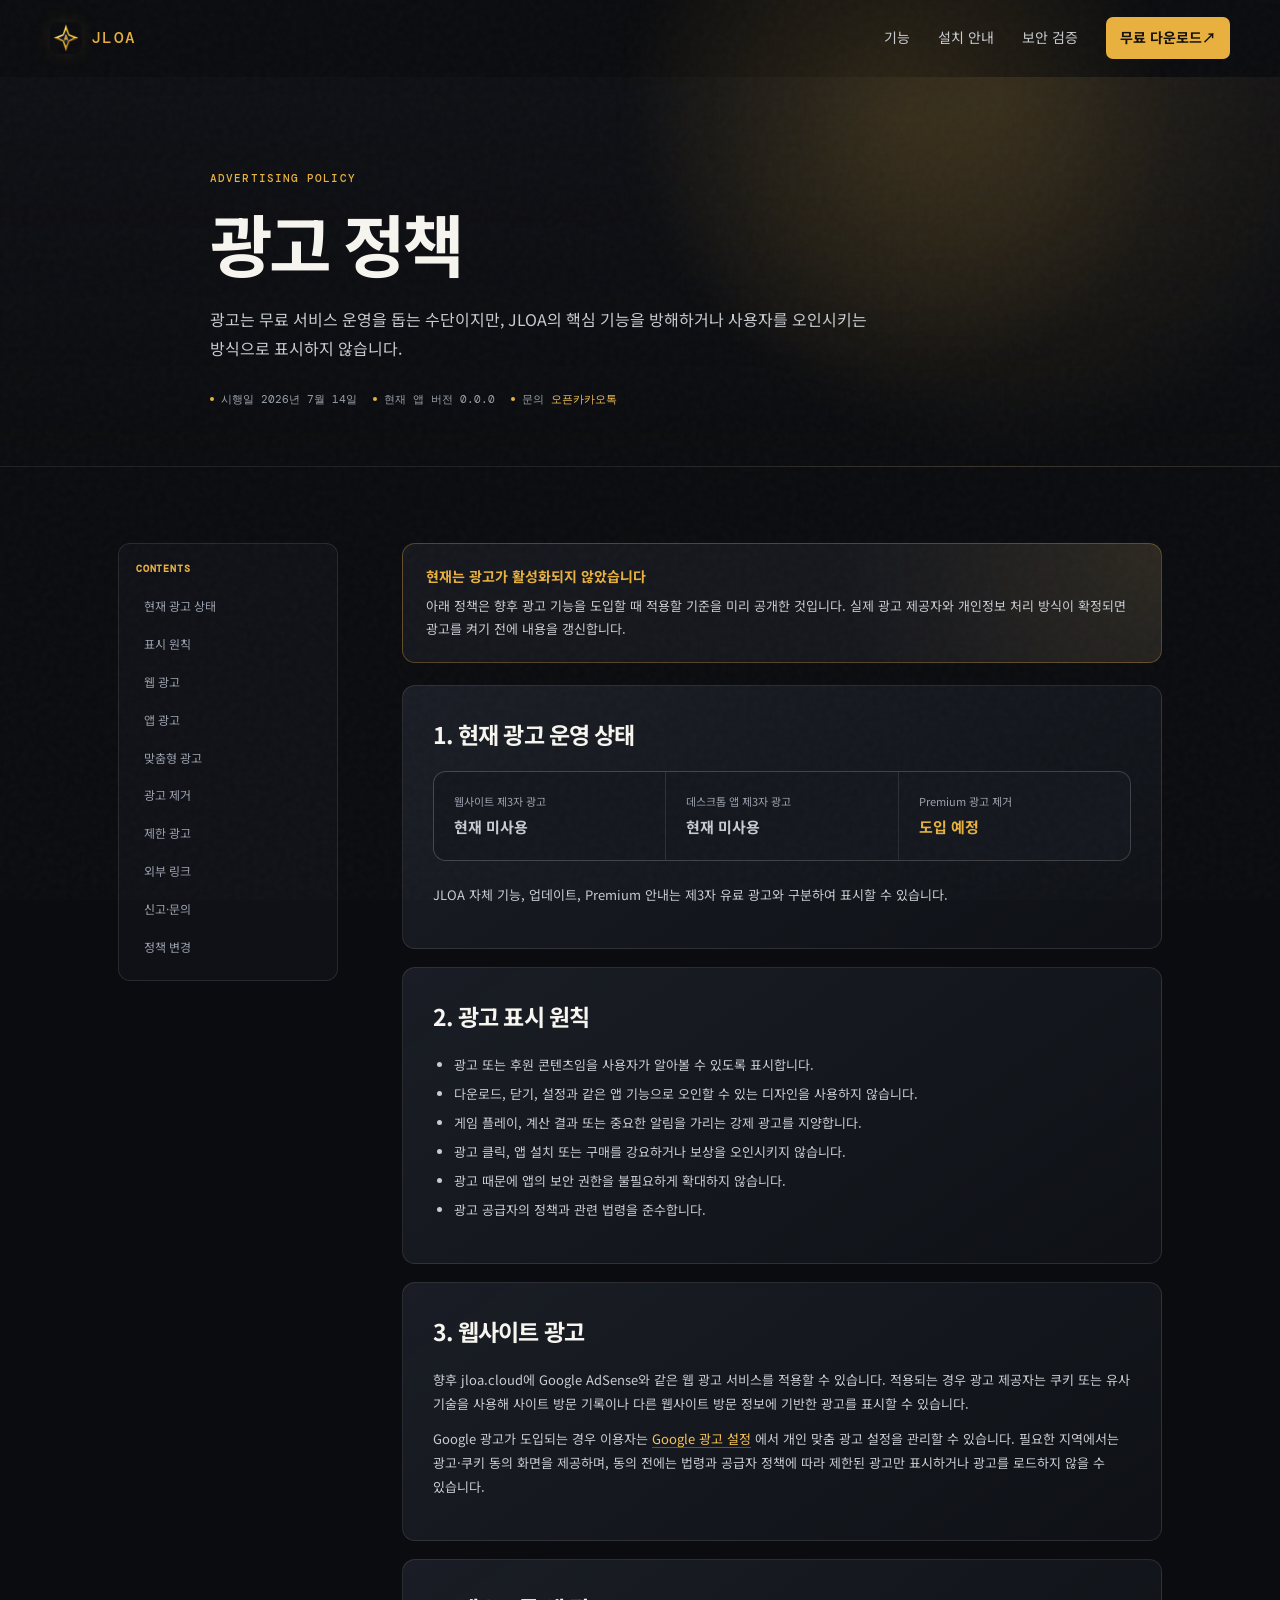
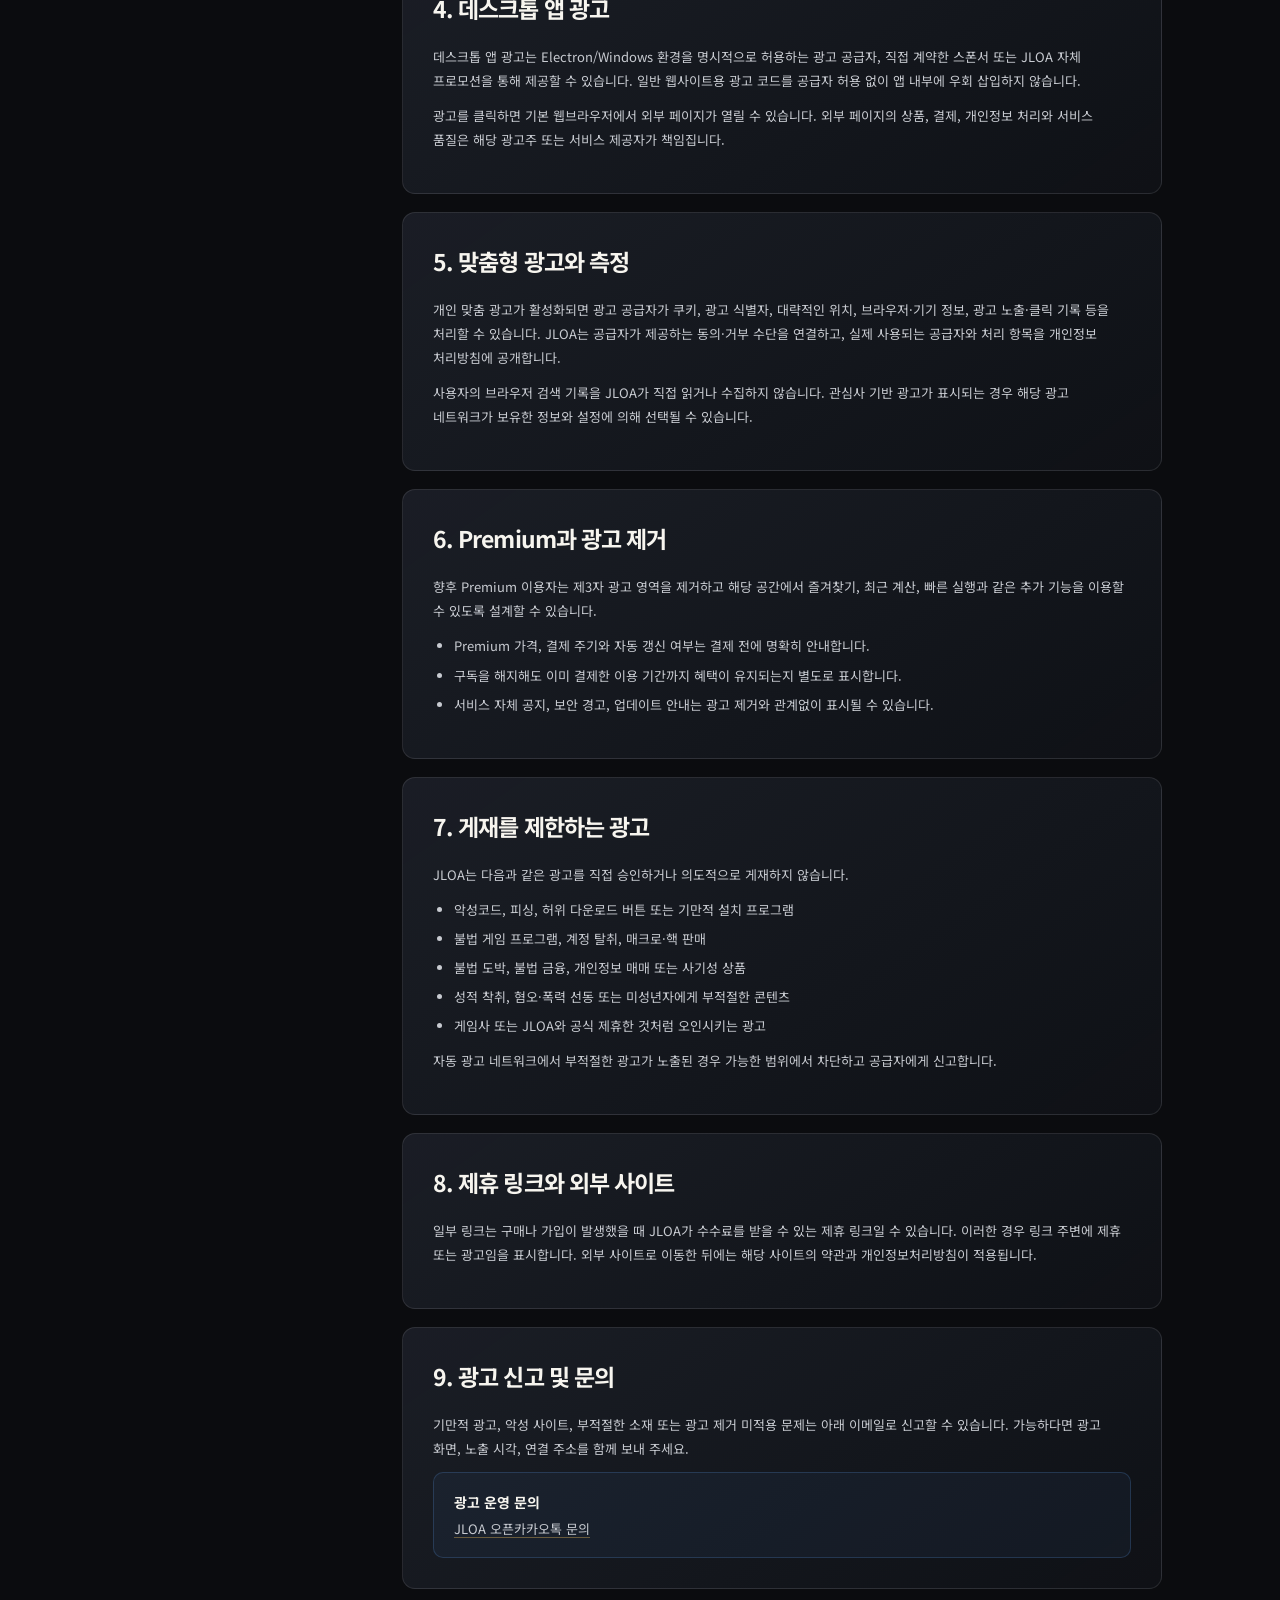
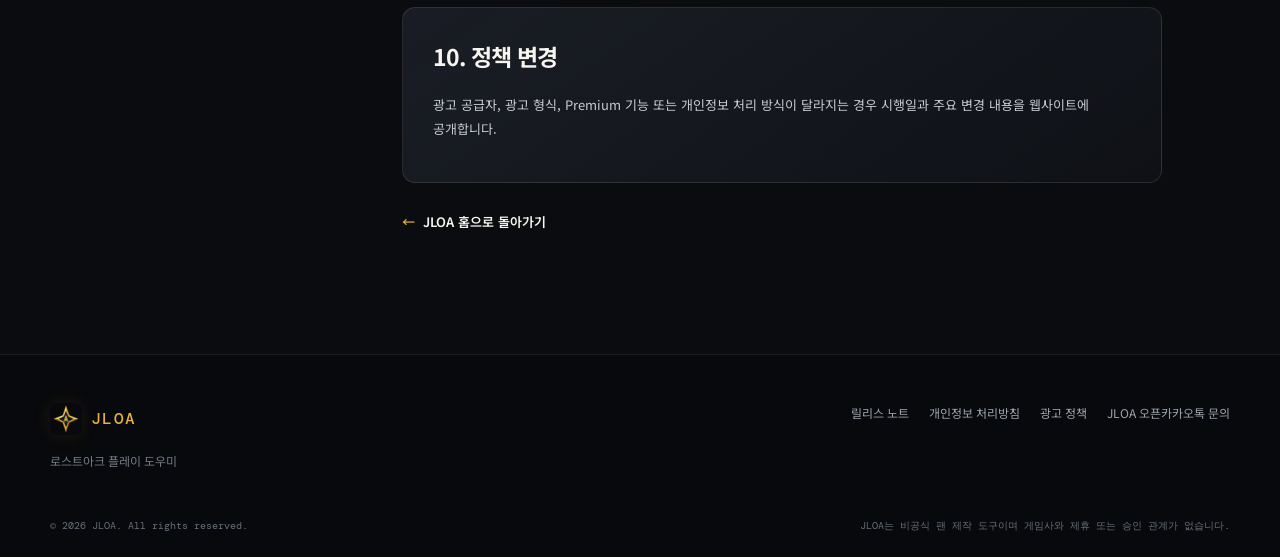
==== ads-policy.html @ 3df6ec24 "Initial JLOA website with character search" ====
<!doctype html>
<html lang="ko">
  <head>
    <meta charset="UTF-8" />
    <meta name="viewport" content="width=device-width, initial-scale=1, viewport-fit=cover" />
    <meta name="theme-color" content="#0b0c0f" />
    <meta name="referrer" content="strict-origin-when-cross-origin" />
    <meta name="description" content="JLOA 웹사이트와 데스크톱 앱의 광고 표시 원칙, 맞춤형 광고 및 광고 제거 기능에 관한 정책입니다." />
    <link rel="canonical" href="https://jloa.cloud/ads-policy" />
    <link rel="icon" type="image/png" href="/jloa-icon.png" />
    <title>광고 정책 — JLOA</title>
    <link rel="preconnect" href="https://fonts.googleapis.com" />
    <link rel="preconnect" href="https://fonts.gstatic.com" crossorigin />
    <link
      href="https://fonts.googleapis.com/css2?family=DM+Mono:wght@400;500&family=Noto+Sans+KR:wght@400;500;600;700;800&display=swap"
      rel="stylesheet"
    />
    <link rel="stylesheet" href="/styles.css" />
    <link rel="stylesheet" href="/legal.css" />
    <link rel="stylesheet" href="/responsive.css?v=20260714-0644" />
  </head>
  <body>

    <a class="skip-link" href="#main">본문으로 건너뛰기</a>
    <div class="page-glow page-glow--one" aria-hidden="true"></div>
    <div class="grain" aria-hidden="true"></div>

    <header class="site-header" data-header>
      <div class="container header-inner">
        <a class="brand" href="/" aria-label="JLOA 홈">
          <img class="brand-logo" src="/jloa-icon.png" alt="" width="32" height="32" />
          <span>JLOA</span>
        </a>

        <button class="menu-toggle" type="button" aria-expanded="false" aria-controls="site-nav" data-menu-toggle>
          <span class="sr-only">메뉴 열기</span>
          <span></span><span></span>
        </button>

        <nav id="site-nav" class="site-nav" aria-label="주요 메뉴" data-nav>
          <a href="/#features">기능</a>
          <a href="/#install">설치 안내</a>
          <a href="/#security">보안 검증</a>
          <a class="nav-download" href="/#download" data-download-link>무료 다운로드 <span aria-hidden="true">↗</span></a>
        </nav>
      </div>
    </header>
    <main id="main" class="legal-main">
      <section class="legal-hero">
        <div class="container legal-hero__inner">
          <p class="eyebrow">ADVERTISING POLICY</p>
          <h1>광고 정책</h1>
          <p class="legal-hero__lead">
            광고는 무료 서비스 운영을 돕는 수단이지만, JLOA의 핵심 기능을 방해하거나
            사용자를 오인시키는 방식으로 표시하지 않습니다.
          </p>
          <div class="legal-meta">
            <span>시행일 2026년 7월 14일</span>
            <span>현재 앱 버전 0.0.0</span>
            <span>문의 <a href="https://open.kakao.com/o/sCe2zYDi" target="_blank" rel="noopener noreferrer" data-support-link>오픈카카오톡</a></span>
          </div>
        </div>
      </section>

      <section class="legal-content">
        <div class="container legal-layout">
          <nav class="legal-toc" aria-label="광고 정책 목차">
            <strong>CONTENTS</strong>
            <a href="#status">현재 광고 상태</a>
            <a href="#principles">표시 원칙</a>
            <a href="#web-ads">웹 광고</a>
            <a href="#desktop-ads">앱 광고</a>
            <a href="#personalized">맞춤형 광고</a>
            <a href="#premium">광고 제거</a>
            <a href="#prohibited">제한 광고</a>
            <a href="#external">외부 링크</a>
            <a href="#report">신고·문의</a>
            <a href="#changes">정책 변경</a>
          </nav>

          <article class="legal-document">
            <div class="policy-callout">
              <strong>현재는 광고가 활성화되지 않았습니다</strong>
              <p>
                아래 정책은 향후 광고 기능을 도입할 때 적용할 기준을 미리 공개한 것입니다.
                실제 광고 제공자와 개인정보 처리 방식이 확정되면 광고를 켜기 전에 내용을 갱신합니다.
              </p>
            </div>

            <section id="status" class="policy-section">
              <h2>1. 현재 광고 운영 상태</h2>
              <div class="policy-status">
                <div>
                  <span>웹사이트 제3자 광고</span>
                  <strong class="status-off">현재 미사용</strong>
                </div>
                <div>
                  <span>데스크톱 앱 제3자 광고</span>
                  <strong class="status-off">현재 미사용</strong>
                </div>
                <div>
                  <span>Premium 광고 제거</span>
                  <strong class="status-planned">도입 예정</strong>
                </div>
              </div>
              <p>
                JLOA 자체 기능, 업데이트, Premium 안내는 제3자 유료 광고와 구분하여 표시할 수 있습니다.
              </p>
            </section>

            <section id="principles" class="policy-section">
              <h2>2. 광고 표시 원칙</h2>
              <ul>
                <li>광고 또는 후원 콘텐츠임을 사용자가 알아볼 수 있도록 표시합니다.</li>
                <li>다운로드, 닫기, 설정과 같은 앱 기능으로 오인할 수 있는 디자인을 사용하지 않습니다.</li>
                <li>게임 플레이, 계산 결과 또는 중요한 알림을 가리는 강제 광고를 지양합니다.</li>
                <li>광고 클릭, 앱 설치 또는 구매를 강요하거나 보상을 오인시키지 않습니다.</li>
                <li>광고 때문에 앱의 보안 권한을 불필요하게 확대하지 않습니다.</li>
                <li>광고 공급자의 정책과 관련 법령을 준수합니다.</li>
              </ul>
            </section>

            <section id="web-ads" class="policy-section">
              <h2>3. 웹사이트 광고</h2>
              <p>
                향후 jloa.cloud에 Google AdSense와 같은 웹 광고 서비스를 적용할 수 있습니다.
                적용되는 경우 광고 제공자는 쿠키 또는 유사 기술을 사용해 사이트 방문 기록이나
                다른 웹사이트 방문 정보에 기반한 광고를 표시할 수 있습니다.
              </p>
              <p>
                Google 광고가 도입되는 경우 이용자는
                <a href="https://adssettings.google.com/" target="_blank" rel="noopener noreferrer">Google 광고 설정</a>
                에서 개인 맞춤 광고 설정을 관리할 수 있습니다.
                필요한 지역에서는 광고·쿠키 동의 화면을 제공하며, 동의 전에는 법령과 공급자 정책에 따라
                제한된 광고만 표시하거나 광고를 로드하지 않을 수 있습니다.
              </p>
            </section>

            <section id="desktop-ads" class="policy-section">
              <h2>4. 데스크톱 앱 광고</h2>
              <p>
                데스크톱 앱 광고는 Electron/Windows 환경을 명시적으로 허용하는 광고 공급자,
                직접 계약한 스폰서 또는 JLOA 자체 프로모션을 통해 제공할 수 있습니다.
                일반 웹사이트용 광고 코드를 공급자 허용 없이 앱 내부에 우회 삽입하지 않습니다.
              </p>
              <p>
                광고를 클릭하면 기본 웹브라우저에서 외부 페이지가 열릴 수 있습니다.
                외부 페이지의 상품, 결제, 개인정보 처리와 서비스 품질은 해당 광고주 또는 서비스 제공자가 책임집니다.
              </p>
            </section>

            <section id="personalized" class="policy-section">
              <h2>5. 맞춤형 광고와 측정</h2>
              <p>
                개인 맞춤 광고가 활성화되면 광고 공급자가 쿠키, 광고 식별자, 대략적인 위치,
                브라우저·기기 정보, 광고 노출·클릭 기록 등을 처리할 수 있습니다.
                JLOA는 공급자가 제공하는 동의·거부 수단을 연결하고, 실제 사용되는 공급자와 처리 항목을
                개인정보 처리방침에 공개합니다.
              </p>
              <p>
                사용자의 브라우저 검색 기록을 JLOA가 직접 읽거나 수집하지 않습니다.
                관심사 기반 광고가 표시되는 경우 해당 광고 네트워크가 보유한 정보와 설정에 의해 선택될 수 있습니다.
              </p>
            </section>

            <section id="premium" class="policy-section">
              <h2>6. Premium과 광고 제거</h2>
              <p>
                향후 Premium 이용자는 제3자 광고 영역을 제거하고 해당 공간에서 즐겨찾기,
                최근 계산, 빠른 실행과 같은 추가 기능을 이용할 수 있도록 설계할 수 있습니다.
              </p>
              <ul>
                <li>Premium 가격, 결제 주기와 자동 갱신 여부는 결제 전에 명확히 안내합니다.</li>
                <li>구독을 해지해도 이미 결제한 이용 기간까지 혜택이 유지되는지 별도로 표시합니다.</li>
                <li>서비스 자체 공지, 보안 경고, 업데이트 안내는 광고 제거와 관계없이 표시될 수 있습니다.</li>
              </ul>
            </section>

            <section id="prohibited" class="policy-section">
              <h2>7. 게재를 제한하는 광고</h2>
              <p>JLOA는 다음과 같은 광고를 직접 승인하거나 의도적으로 게재하지 않습니다.</p>
              <ul>
                <li>악성코드, 피싱, 허위 다운로드 버튼 또는 기만적 설치 프로그램</li>
                <li>불법 게임 프로그램, 계정 탈취, 매크로·핵 판매</li>
                <li>불법 도박, 불법 금융, 개인정보 매매 또는 사기성 상품</li>
                <li>성적 착취, 혐오·폭력 선동 또는 미성년자에게 부적절한 콘텐츠</li>
                <li>게임사 또는 JLOA와 공식 제휴한 것처럼 오인시키는 광고</li>
              </ul>
              <p>
                자동 광고 네트워크에서 부적절한 광고가 노출된 경우 가능한 범위에서 차단하고 공급자에게 신고합니다.
              </p>
            </section>

            <section id="external" class="policy-section">
              <h2>8. 제휴 링크와 외부 사이트</h2>
              <p>
                일부 링크는 구매나 가입이 발생했을 때 JLOA가 수수료를 받을 수 있는 제휴 링크일 수 있습니다.
                이러한 경우 링크 주변에 제휴 또는 광고임을 표시합니다.
                외부 사이트로 이동한 뒤에는 해당 사이트의 약관과 개인정보처리방침이 적용됩니다.
              </p>
            </section>

            <section id="report" class="policy-section">
              <h2>9. 광고 신고 및 문의</h2>
              <p>
                기만적 광고, 악성 사이트, 부적절한 소재 또는 광고 제거 미적용 문제는 아래 이메일로 신고할 수 있습니다.
                가능하다면 광고 화면, 노출 시각, 연결 주소를 함께 보내 주세요.
              </p>
              <div class="legal-contact">
                <strong>광고 운영 문의</strong>
                <a
                    href="https://open.kakao.com/o/sCe2zYDi"
                    target="_blank"
                    rel="noopener noreferrer"
                    data-support-link
                    >
                    JLOA 오픈카카오톡 문의
                    </a>
              </div>
            </section>

            <section id="changes" class="policy-section">
              <h2>10. 정책 변경</h2>
              <p>
                광고 공급자, 광고 형식, Premium 기능 또는 개인정보 처리 방식이 달라지는 경우
                시행일과 주요 변경 내용을 웹사이트에 공개합니다.
              </p>
            </section>

            <a class="legal-back" href="/"><span>←</span> JLOA 홈으로 돌아가기</a>
          </article>
        </div>
      </section>
    </main>

    <footer class="site-footer">
      <div class="container footer-inner">
        <div>
          <a class="brand" href="/">
            <img class="brand-logo" src="/jloa-icon.png" alt="" width="32" height="32" />
            <span>JLOA</span>
          </a>
          <p>로스트아크 플레이 도우미</p>
        </div>
        <div class="footer-links">
          <a href="/release-notes" data-release-link>릴리스 노트</a>
          <a href="/privacy" data-privacy-link>개인정보 처리방침</a>
          <a href="/ads-policy" data-ad-policy-link>광고 정책</a>
          <a
            href="https://open.kakao.com/o/sCe2zYDi"
            target="_blank"
            rel="noopener noreferrer"
            data-support-link
            >
            JLOA 오픈카카오톡 문의
            </a>
        </div>
      </div>
      <div class="container footer-bottom">
        <span>© <span data-year></span> JLOA. All rights reserved.</span>
        <span>JLOA는 비공식 팬 제작 도구이며 게임사와 제휴 또는 승인 관계가 없습니다.</span>
      </div>
    </footer>
    <script src="/app.js"></script>
  </body>
</html>
---- styles.css ----
:root {
  color-scheme: dark;
  --ink: #f7f5ef;
  --muted: #9aa1ad;
  --muted-strong: #c8cbd1;
  --bg: #0b0c0f;
  --surface: #12141a;
  --surface-raised: #191c24;
  --border: rgba(255, 255, 255, 0.1);
  --gold: #e8b13f;
  --gold-bright: #f5c25a;
  --purple: #a78bfa;
  --blue: #60a5fa;
  --green: #4ade80;
  --shadow: 0 24px 80px rgba(0, 0, 0, 0.34);
  font-family: "Noto Sans KR", "Malgun Gothic", system-ui, sans-serif;
}

* { box-sizing: border-box; }
html { scroll-behavior: smooth; background: var(--bg); }
body { margin: 0; overflow-x: hidden; color: var(--ink); background: var(--bg); line-height: 1.65; }
button, a { font: inherit; }
a { color: inherit; text-decoration: none; }
button { color: inherit; }

.container { width: min(1180px, calc(100% - 48px)); margin: 0 auto; }
.section { position: relative; padding: 130px 0; }
.sr-only { position: absolute; width: 1px; height: 1px; padding: 0; overflow: hidden; clip: rect(0, 0, 0, 0); white-space: nowrap; border: 0; }
.skip-link { position: fixed; z-index: 20; top: 12px; left: 12px; transform: translateY(-180%); padding: 10px 14px; color: #111; background: var(--gold); border-radius: 8px; }
.skip-link:focus { transform: translateY(0); }

.page-glow { position: absolute; z-index: 0; pointer-events: none; filter: blur(2px); border-radius: 999px; }
.page-glow--one { width: 46vw; height: 46vw; top: -14vw; left: 47%; background: radial-gradient(circle, rgba(232,177,63,.16), transparent 68%); }
.page-glow--two { width: 38vw; height: 38vw; top: 1500px; left: -14vw; background: radial-gradient(circle, rgba(87,106,205,.12), transparent 70%); }
.grain { position: fixed; inset: 0; z-index: 10; pointer-events: none; opacity: .035; background-image: url("data:image/svg+xml,%3Csvg viewBox='0 0 180 180' xmlns='http://www.w3.org/2000/svg'%3E%3Cfilter id='n'%3E%3CfeTurbulence type='fractalNoise' baseFrequency='.8' numOctaves='4' stitchTiles='stitch'/%3E%3C/filter%3E%3Crect width='100%25' height='100%25' filter='url(%23n)' opacity='.85'/%3E%3C/svg%3E"); }

.site-header { position: sticky; z-index: 12; top: 0; border-bottom: 1px solid transparent; transition: background .25s ease, border-color .25s ease, backdrop-filter .25s ease; }
.site-header.is-scrolled { background: rgba(11, 12, 15, .78); border-color: rgba(255,255,255,.07); backdrop-filter: blur(16px); }
.header-inner { display: flex; align-items: center; justify-content: space-between; min-height: 76px; }
.brand { display: inline-flex; align-items: center; gap: 9px; color: var(--gold); font-family: "DM Mono", monospace; font-size: 16px; font-weight: 500; letter-spacing: .08em; }
.brand-mark { width: 28px; height: 28px; }
.site-nav { display: flex; align-items: center; gap: 28px; font-size: 14px; color: var(--muted-strong); }
.site-nav > a:not(.nav-download) { transition: color .2s ease; }
.site-nav > a:not(.nav-download):hover { color: var(--ink); }
.nav-download { padding: 9px 14px; color: #18130a; background: var(--gold); border-radius: 7px; font-weight: 700; transition: background .2s ease, transform .2s ease; }
.nav-download:hover { background: var(--gold-bright); transform: translateY(-1px); }
.menu-toggle { display: none; padding: 8px; border: 0; background: transparent; cursor: pointer; }

.hero { z-index: 1; padding-top: 102px; padding-bottom: 68px; }
.hero-layout { display: grid; grid-template-columns: 1fr 1.04fr; align-items: center; gap: 56px; min-height: 580px; }
.eyebrow { display: flex; align-items: center; gap: 8px; margin: 0 0 17px; color: var(--gold); font-family: "DM Mono", monospace; font-size: 11px; font-weight: 500; letter-spacing: .1em; }
.pulse-dot { width: 7px; height: 7px; border-radius: 50%; background: var(--gold); box-shadow: 0 0 0 0 rgba(232,177,63,.5); animation: pulse 2.2s infinite; }
.hero h1, .section-heading h2, .workflow-copy h2, .install-copy h2, .faq-intro h2, .final-cta h2 { margin: 0; letter-spacing: -.06em; font-size: clamp(40px, 5vw, 70px); line-height: 1.16; }
.hero h1 em { color: var(--gold); font-style: normal; }
.hero-description { max-width: 510px; margin: 26px 0 0; color: var(--muted-strong); font-size: 17px; line-height: 1.85; word-break: keep-all; }
.hero-actions { display: flex; align-items: center; flex-wrap: wrap; gap: 23px; margin-top: 34px; }
.button { display: inline-flex; align-items: center; justify-content: center; gap: 9px; min-height: 50px; padding: 12px 19px; border-radius: 9px; font-size: 14px; font-weight: 700; transition: transform .2s ease, box-shadow .2s ease, background .2s ease; }
.button--primary { color: #191309; background: var(--gold); box-shadow: 0 10px 30px rgba(232,177,63,.17); }
.button--primary:hover { background: var(--gold-bright); transform: translateY(-2px); box-shadow: 0 14px 35px rgba(232,177,63,.23); }
.button svg { width: 18px; height: 18px; fill: none; stroke: currentColor; stroke-width: 1.9; stroke-linecap: round; stroke-linejoin: round; }
.text-link { display: inline-flex; align-items: center; gap: 7px; color: var(--ink); font-size: 14px; font-weight: 600; }
.text-link span { color: var(--gold); transition: transform .2s ease; }
.text-link:hover span { transform: translateY(3px); }
.download-meta, .install-fineprint { margin: 15px 0 0; color: var(--muted); font-size: 12px; }

.hero-visual { position: relative; min-height: 495px; perspective: 1200px; }
.interface-window { position: absolute; top: 30px; right: 0; width: min(600px, 100%); overflow: hidden; border: 1px solid rgba(255,255,255,.12); border-radius: 13px; background: #11131a; box-shadow: var(--shadow), 0 0 0 1px rgba(255,255,255,.02) inset; transform: rotateY(-7deg) rotateX(2deg); transform-origin: center right; }
.window-topbar { display: flex; align-items: center; justify-content: space-between; height: 48px; padding: 0 17px; border-bottom: 1px solid #252a35; background: #0d0f14; }
.window-brand { display: flex; align-items: center; gap: 7px; font-size: 10px; }
.window-brand strong { color: var(--ink); font-family: "DM Mono", monospace; letter-spacing: .1em; }
.window-brand small { color: #78808e; font-size: 9px; }
.mini-mark { color: var(--gold); font-size: 12px; }
.window-controls { display: flex; gap: 12px; }
.window-controls i { width: 8px; height: 8px; border: 1px solid #6c7480; border-radius: 50%; }
.window-body { display: flex; min-height: 338px; }
.preview-sidebar { position: relative; display: flex; flex: 0 0 122px; flex-direction: column; gap: 8px; padding: 17px 10px; border-right: 1px solid #252a35; background: #101218; }
.preview-sidebar b { padding: 5px 8px; border-radius: 5px; color: #a6adb8; font-size: 10px; font-weight: 500; }
.preview-sidebar b.active { position: relative; color: #f1f3f6; background: #242937; }
.preview-sidebar b.active::before { position: absolute; top: 5px; bottom: 5px; left: -10px; width: 2px; background: var(--gold); content: ""; }
.side-label { margin: 0 8px 2px; color: #687080; font-size: 8px; }.side-label.second { margin-top: 7px; }
.game-online { position: absolute; right: 10px; bottom: 15px; left: 10px; padding: 6px; border: 1px solid #252c36; border-radius: 5px; color: #a7afbb; font-size: 8px; text-align: center; }.game-online i,.status-chip i,.floating-note i { display: inline-block; width: 5px; height: 5px; margin-right: 4px; border-radius: 50%; background: var(--green); box-shadow: 0 0 9px rgba(74,222,128,.7); }
.preview-content { flex: 1; padding: 24px; }.preview-heading { display: flex; justify-content: space-between; align-items: start; }.preview-heading > div { display: grid; gap: 4px; }.preview-heading span { color: #a2aab6; font-size: 10px; }.preview-heading strong { font-size: 17px; letter-spacing: -.04em; }.status-chip { padding: 4px 7px; border: 1px solid #2d3640; border-radius: 999px; color: #a5adbb; font-size: 8px; }
.preview-stats { display: grid; grid-template-columns: repeat(3, 1fr); gap: 9px; margin-top: 18px; }.preview-stats div { padding: 10px; border: 1px solid #272c36; border-radius: 7px; background: #151821; }.preview-stats span { display: block; color: #9199a6; font-size: 8px; }.preview-stats strong { display: block; margin-top: 3px; font-size: 15px; }.preview-stats small { margin-left: 2px; color: #88909d; font-size: 9px; }.preview-stats .gold { color: var(--gold); }
.preview-card { margin-top: 13px; padding: 13px; border: 1px solid #303443; border-radius: 7px; background: #171a23; }.card-title,.progress-row,.card-footer { display: flex; justify-content: space-between; align-items: center; }.card-title span { font-size: 11px; font-weight: 700; }.card-title small { color: var(--gold); font-size: 8px; }.progress-row { margin-top: 12px; color: #a2aab7; font-size: 9px; }.progress-row b { color: #ebeff5; }.progress { height: 5px; margin-top: 5px; overflow: hidden; border-radius: 5px; background: #252a35; }.progress i { display: block; width: 42%; height: 100%; border-radius: inherit; background: var(--gold); }.card-footer { margin-top: 13px; color: #89919e; font-size: 8px; }.card-footer button { padding: 5px 8px; border: 0; border-radius: 4px; color: #17130c; background: var(--gold); font-size: 8px; font-weight: 700; }
.preview-list { display: grid; gap: 6px; margin-top: 12px; }.preview-list div { display: flex; align-items: center; gap: 8px; color: #a4abb7; font-size: 9px; }.preview-list b { margin-left: auto; color: #d6dbe2; font-weight: 500; }.list-icon { width: 8px; height: 8px; border-radius: 2px; }.list-icon.purple { background: var(--purple); }.list-icon.blue { background: var(--blue); }
.orbit { position: absolute; border: 1px solid rgba(232,177,63,.14); border-radius: 50%; }.orbit--one { top: 5px; right: -65px; width: 550px; height: 550px; }.orbit--two { top: 95px; right: 48px; width: 420px; height: 420px; border-color: rgba(96,165,250,.1); }
.floating-note { position: absolute; z-index: 2; padding: 10px 12px; border: 1px solid rgba(255,255,255,.12); border-radius: 7px; color: #dfe3e9; background: rgba(21,24,31,.9); box-shadow: 0 12px 32px rgba(0,0,0,.25); backdrop-filter: blur(10px); font-size: 11px; }.note--one { top: 7px; left: -11px; }.note--one span { color: var(--gold); }.note--two { right: -28px; bottom: 36px; }.note--two i { width: 6px; height: 6px; }
.trust-row { display: flex; align-items: center; justify-content: center; gap: 20px; padding-top: 62px; color: #7f8794; font-family: "DM Mono", monospace; font-size: 10px; letter-spacing: .03em; }.trust-row i { width: 3px; height: 3px; border-radius: 50%; background: var(--gold); }

.features-section { z-index: 1; }.section-heading { max-width: 670px; }.section-heading h2, .workflow-copy h2, .install-copy h2, .faq-intro h2, .final-cta h2 { font-size: clamp(33px, 4vw, 51px); }.section-heading > p:last-child { max-width: 510px; margin: 19px 0 0; color: var(--muted); font-size: 15px; word-break: keep-all; }
.feature-grid { display: grid; grid-template-columns: 1.22fr 1fr 1fr; gap: 16px; margin-top: 52px; }.feature-card { position: relative; min-height: 385px; overflow: hidden; padding: 29px; border: 1px solid var(--border); border-radius: 13px; background: linear-gradient(145deg, rgba(30,33,42,.9), rgba(16,18,24,.82)); transition: transform .25s ease, border-color .25s ease; }.feature-card:hover { border-color: rgba(232,177,63,.3); transform: translateY(-5px); }.feature-card--large { background: linear-gradient(142deg, #1b1c20, #11141b 70%); }.feature-icon { display: grid; width: 38px; height: 38px; place-items: center; border-radius: 10px; }.feature-icon svg { width: 20px; height: 20px; fill: none; stroke: currentColor; stroke-width: 1.7; stroke-linecap: round; stroke-linejoin: round; }.icon-gold { color: var(--gold); background: rgba(232,177,63,.1); }.icon-violet { color: var(--purple); background: rgba(167,139,250,.11); }.icon-blue { color: var(--blue); background: rgba(96,165,250,.11); }.feature-number { margin: 42px 0 9px; color: #747c88; font-family: "DM Mono", monospace; font-size: 10px; }.feature-card h3 { margin: 0; font-size: 22px; line-height: 1.38; letter-spacing: -.045em; }.feature-card > p:last-of-type { max-width: 310px; margin: 13px 0 0; color: var(--muted); font-size: 13px; line-height: 1.75; word-break: keep-all; }
.feature-graphic { position: absolute; right: 0; bottom: 0; left: 0; height: 131px; }.overlay-graphic { overflow: hidden; background: radial-gradient(circle at 70% 100%, rgba(232,177,63,.2), transparent 44%), repeating-linear-gradient(90deg, transparent 0 28px, rgba(255,255,255,.035) 29px 30px), linear-gradient(0deg, #11131a, #171a22); }.overlay-box { position: absolute; right: 44px; bottom: 22px; width: 212px; padding: 13px; border: 1px solid rgba(232,177,63,.6); border-radius: 7px; background: rgba(16,18,23,.9); box-shadow: 0 0 0 4px rgba(232,177,63,.08); }.overlay-box span { display: block; color: #a9b0bb; font-size: 9px; }.overlay-box strong { display: block; margin-top: 2px; font-size: 12px; }.overlay-box i { display: block; width: 72%; height: 4px; margin-top: 9px; background: var(--gold); }.cursor { position: absolute; right: 21px; bottom: 13px; width: 0; height: 0; border-top: 17px solid var(--ink); border-right: 6px solid transparent; border-left: 6px solid transparent; transform: rotate(-42deg); }
.mini-chart { position: absolute; right: 26px; bottom: 25px; left: 26px; display: flex; height: 77px; align-items: end; gap: 7px; padding: 0 2px; border-bottom: 1px solid #333846; }.mini-chart i { width: 100%; border-radius: 3px 3px 0 0; background: linear-gradient(180deg, #8d74df, #4a3e76); }.mini-chart i:nth-child(1) { height: 26%; }.mini-chart i:nth-child(2) { height: 39%; }.mini-chart i:nth-child(3) { height: 35%; }.mini-chart i:nth-child(4) { height: 55%; }.mini-chart i:nth-child(5) { height: 48%; }.mini-chart i:nth-child(6) { height: 73%; }.mini-chart i:nth-child(7) { height: 89%; background: linear-gradient(180deg, #b59cff, #574a89); }
.scan-lines { position: absolute; right: 25px; bottom: 27px; left: 25px; height: 80px; border: 1px solid rgba(96,165,250,.28); border-radius: 7px; background: linear-gradient(120deg, rgba(96,165,250,.06), transparent); }.scan-lines::after { position: absolute; right: 6px; left: 6px; height: 1px; background: var(--blue); box-shadow: 0 0 15px var(--blue); content: ""; animation: scan 3s ease-in-out infinite; }.scan-lines span { position: absolute; width: 11px; height: 11px; border-color: var(--blue); border-style: solid; }.scan-lines span:nth-child(1) { top: -1px; left: -1px; border-width: 2px 0 0 2px; }.scan-lines span:nth-child(2) { top: -1px; right: -1px; border-width: 2px 2px 0 0; }.scan-lines span:nth-child(3) { right: -1px; bottom: -1px; border-width: 0 2px 2px 0; }

.workflow-section { border-top: 1px solid rgba(255,255,255,.05); border-bottom: 1px solid rgba(255,255,255,.05); background: #0d0f14; }.workflow-layout { display: grid; grid-template-columns: .9fr 1.1fr; gap: 100px; align-items: center; }.workflow-copy p:not(.eyebrow) { max-width: 425px; margin: 20px 0 25px; color: var(--muted); font-size: 15px; word-break: keep-all; }.workflow-list { display: grid; gap: 1px; margin: 0; padding: 0; list-style: none; border: 1px solid var(--border); border-radius: 12px; overflow: hidden; }.workflow-list li { display: grid; grid-template-columns: 62px 1fr; gap: 16px; padding: 24px; background: #14171e; }.workflow-list li + li { border-top: 1px solid var(--border); }.workflow-list > li > span { color: var(--gold); font-family: "DM Mono", monospace; font-size: 12px; }.workflow-list strong { font-size: 16px; }.workflow-list p { margin: 5px 0 0; color: var(--muted); font-size: 13px; }

.install-section { z-index: 1; }.install-panel { display: grid; grid-template-columns: 1fr .88fr; gap: 70px; padding: 64px; border: 1px solid rgba(232,177,63,.22); border-radius: 16px; background: radial-gradient(circle at 90% 0%, rgba(232,177,63,.14), transparent 40%), linear-gradient(125deg, #1d1c1a, #13151c 65%); box-shadow: var(--shadow); }.install-copy p:not(.eyebrow):not(.install-fineprint) { max-width: 480px; margin: 20px 0 27px; color: var(--muted-strong); font-size: 15px; word-break: keep-all; }.install-steps { display: grid; gap: 0; margin: 0; padding: 0; list-style: none; }.install-steps li { display: flex; gap: 16px; padding: 20px 0; }.install-steps li + li { border-top: 1px solid rgba(255,255,255,.11); }.install-steps > li > span { display: grid; flex: 0 0 30px; height: 30px; place-items: center; border: 1px solid rgba(232,177,63,.5); border-radius: 50%; color: var(--gold); font-family: "DM Mono", monospace; font-size: 12px; }.install-steps strong { font-size: 15px; }.install-steps p { margin: 4px 0 0; color: var(--muted); font-size: 13px; }

.faq-section { z-index: 1; }.faq-layout { display: grid; grid-template-columns: .75fr 1.25fr; gap: 100px; }.faq-intro p:not(.eyebrow) { max-width: 330px; margin: 18px 0 0; color: var(--muted); font-size: 14px; }.faq-list { border-top: 1px solid var(--border); }.faq-list details { border-bottom: 1px solid var(--border); }.faq-list summary { display: flex; align-items: center; justify-content: space-between; padding: 22px 2px; list-style: none; cursor: pointer; font-size: 15px; font-weight: 600; }.faq-list summary::-webkit-details-marker { display: none; }.faq-list summary span { color: var(--gold); font-size: 23px; font-weight: 400; transition: transform .2s ease; }.faq-list details[open] summary span { transform: rotate(45deg); }.faq-list p { max-width: 680px; margin: -3px 0 23px; color: var(--muted); font-size: 13px; line-height: 1.8; word-break: keep-all; }

.final-cta-section { padding-top: 82px; padding-bottom: 130px; }.final-cta { position: relative; overflow: hidden; padding: 84px 32px; border: 1px solid rgba(255,255,255,.1); border-radius: 16px; background: radial-gradient(circle at 50% 120%, rgba(232,177,63,.26), transparent 49%), #13151b; text-align: center; }.final-cta::before,.final-cta::after { position: absolute; width: 220px; height: 220px; border: 1px solid rgba(232,177,63,.15); border-radius: 50%; content: ""; }.final-cta::before { top: -132px; left: calc(50% - 110px); }.final-cta::after { right: calc(50% - 150px); bottom: -170px; width: 300px; height: 300px; }.final-cta .eyebrow { justify-content: center; }.final-cta h2 { position: relative; z-index: 1; }.final-cta .button { position: relative; z-index: 1; margin-top: 26px; }.final-cta > p:last-child { position: relative; z-index: 1; margin: 14px 0 0; color: var(--muted); font-size: 12px; }.final-mark { margin-bottom: 12px; color: var(--gold); font-size: 26px; }

.site-footer { padding: 48px 0 22px; border-top: 1px solid rgba(255,255,255,.08); background: #08090c; }.footer-inner { display: flex; align-items: flex-start; justify-content: space-between; gap: 30px; }.footer-inner p { margin: 10px 0 0; color: #747c88; font-size: 12px; }.footer-links { display: flex; flex-wrap: wrap; justify-content: flex-end; gap: 20px; color: #9ca3ae; font-size: 12px; }.footer-links a:hover { color: var(--gold); }.footer-bottom { display: flex; justify-content: space-between; margin-top: 47px; color: #68707c; font-family: "DM Mono", monospace; font-size: 10px; }
.noscript { position: fixed; right: 16px; bottom: 16px; z-index: 50; margin: 0; padding: 11px 14px; color: #111; background: var(--gold); border-radius: 8px; font-size: 13px; }

.reveal { opacity: 0; transform: translateY(22px); transition: opacity .65s ease, transform .65s ease; }.reveal.is-visible { opacity: 1; transform: translateY(0); }.reveal--late { transition-delay: .12s; }.reveal--later { transition-delay: .22s; }
@keyframes pulse { 70% { box-shadow: 0 0 0 8px rgba(232,177,63,0); } 100% { box-shadow: 0 0 0 0 rgba(232,177,63,0); } }
@keyframes scan { 0%,100% { top: 8px; opacity: .2; } 50% { top: 69px; opacity: 1; } }
@media (max-width: 900px) {
  .hero-layout,.workflow-layout,.install-panel,.faq-layout { grid-template-columns: 1fr; gap: 45px; }.hero { padding-top: 74px; }.hero-visual { width: min(620px, 100%); min-height: 465px; margin: 0 auto; }.interface-window { left: 0; transform: none; }.feature-grid { grid-template-columns: 1fr 1fr; }.feature-card--large { grid-column: span 2; }.workflow-copy p:not(.eyebrow),.faq-intro p:not(.eyebrow) { max-width: 550px; }.install-panel { padding: 48px; }.faq-layout { gap: 35px; }
}
@media (max-width: 660px) {
  .container { width: min(100% - 36px, 1180px); }.section { padding: 82px 0; }.header-inner { min-height: 64px; }.menu-toggle { position: relative; z-index: 2; display: grid; gap: 5px; width: 40px; place-items: center; }.menu-toggle span:not(.sr-only) { display: block; width: 20px; height: 1px; background: var(--ink); transition: transform .2s ease; }.menu-toggle[aria-expanded="true"] span:nth-child(2) { transform: translateY(3px) rotate(45deg); }.menu-toggle[aria-expanded="true"] span:nth-child(3) { transform: translateY(-3px) rotate(-45deg); }.site-nav { position: absolute; top: 64px; right: 18px; left: 18px; display: grid; gap: 0; padding: 9px; border: 1px solid var(--border); border-radius: 10px; background: #171a20; box-shadow: var(--shadow); opacity: 0; pointer-events: none; transform: translateY(-8px); transition: opacity .2s ease, transform .2s ease; }.site-nav.is-open { opacity: 1; pointer-events: auto; transform: translateY(0); }.site-nav > a:not(.nav-download) { padding: 12px; }.nav-download { margin-top: 5px; text-align: center; }.hero { padding-top: 58px; }.hero h1 { font-size: clamp(36px, 11vw, 51px); }.hero-description { font-size: 15px; }.hero-visual { min-height: 340px; }.interface-window { top: 14px; }.window-body { min-height: 252px; }.window-topbar { height: 37px; padding: 0 11px; }.preview-sidebar { flex-basis: 78px; gap: 4px; padding: 11px 6px; }.preview-sidebar b { padding: 4px; font-size: 7px; }.preview-sidebar b.active::before { left: -6px; }.side-label { margin: 0 4px; font-size: 6px; }.side-label.second { margin-top: 2px; }.game-online { right: 6px; bottom: 8px; left: 6px; padding: 4px 1px; font-size: 6px; }.preview-content { padding: 15px; }.preview-heading strong { font-size: 12px; }.preview-heading span,.status-chip { font-size: 7px; }.preview-stats { gap: 5px; margin-top: 10px; }.preview-stats div { padding: 6px; }.preview-stats span { font-size: 6px; }.preview-stats strong { font-size: 10px; }.preview-card { margin-top: 8px; padding: 8px; }.card-title span { font-size: 8px; }.card-title small,.progress-row,.card-footer { font-size: 6px; }.progress-row { margin-top: 7px; }.card-footer { margin-top: 7px; }.card-footer button { padding: 3px 5px; font-size: 6px; }.preview-list { gap: 3px; margin-top: 7px; }.preview-list div { gap: 5px; font-size: 6px; }.list-icon { width: 5px; height: 5px; }.floating-note { padding: 7px 8px; font-size: 8px; }.note--one { top: -8px; left: -5px; }.note--two { right: -4px; bottom: 8px; }.orbit--one { top: 0; right: -45px; width: 375px; height: 375px; }.orbit--two { top: 38px; right: 20px; width: 285px; height: 285px; }.trust-row { display: grid; gap: 8px; justify-items: center; padding-top: 33px; }.trust-row i { display: none; }.feature-grid { grid-template-columns: 1fr; margin-top: 35px; }.feature-card--large { grid-column: auto; }.feature-card { min-height: 330px; }.workflow-list li { grid-template-columns: 42px 1fr; padding: 18px; }.install-panel { gap: 34px; padding: 32px 24px; }.faq-list summary { gap: 10px; font-size: 14px; }.final-cta { padding: 63px 18px; }.footer-inner,.footer-bottom { display: grid; gap: 24px; }.footer-links { justify-content: flex-start; gap: 12px 17px; }.footer-bottom { margin-top: 34px; }.final-cta-section { padding-bottom: 82px; }
}
@media (prefers-reduced-motion: reduce) { html { scroll-behavior: auto; }.reveal { opacity: 1; transform: none; transition: none; }.pulse-dot,.scan-lines::after { animation: none; } * { transition-duration: .01ms !important; animation-duration: .01ms !important; animation-iteration-count: 1 !important; } }

/* Character search */
.character-search-section { z-index: 2; padding-top: 72px; padding-bottom: 32px; }
.character-search-panel { display: grid; grid-template-columns: .85fr 1.15fr; gap: 56px; padding: 46px; border: 1px solid rgba(232,177,63,.22); border-radius: 16px; background: linear-gradient(135deg, rgba(29,28,26,.96), rgba(17,20,27,.96)); box-shadow: var(--shadow); }
.character-search-copy h2 { margin: 0; font-size: clamp(31px, 4vw, 49px); line-height: 1.2; letter-spacing: -.055em; }
.character-search-copy h2 em { color: var(--gold); font-style: normal; }
.character-search-copy > p:last-child { margin: 20px 0 0; color: var(--muted-strong); font-size: 14px; line-height: 1.8; word-break: keep-all; }
.character-search-workspace { min-width: 0; }
.character-search-form { display: grid; grid-template-columns: 1fr auto; gap: 10px; }
.character-search-form input { min-width: 0; height: 50px; padding: 0 16px; border: 1px solid rgba(255,255,255,.14); border-radius: 9px; outline: none; color: var(--ink); background: #0f1117; }
.character-search-form input:focus { border-color: rgba(232,177,63,.7); box-shadow: 0 0 0 3px rgba(232,177,63,.1); }
.character-search-status { min-height: 24px; margin-top: 10px; color: var(--muted); font-size: 12px; }
.character-result { margin-top: 16px; padding: 22px; border: 1px solid rgba(255,255,255,.1); border-radius: 12px; background: rgba(10,12,16,.58); }
.character-result-head { display: flex; align-items: flex-start; justify-content: space-between; gap: 18px; }
.character-result-head span { color: var(--gold); font-size: 11px; }
.character-result-head h3 { margin: 2px 0 0; font-size: 25px; letter-spacing: -.04em; }
.character-result-head p { margin: 1px 0 0; color: var(--muted); font-size: 13px; }
.character-refresh { padding: 8px 11px; border: 1px solid rgba(232,177,63,.35); border-radius: 7px; color: var(--gold-bright); background: rgba(232,177,63,.06); cursor: pointer; }
.character-refresh:disabled { opacity: .45; cursor: wait; }
.character-stat-grid { display: grid; grid-template-columns: repeat(4, 1fr); gap: 8px; margin: 20px 0 0; }
.character-stat-grid div { min-width: 0; padding: 11px; border: 1px solid rgba(255,255,255,.07); border-radius: 8px; background: rgba(255,255,255,.025); }
.character-stat-grid dt { color: var(--muted); font-size: 10px; }
.character-stat-grid dd { overflow: hidden; margin: 3px 0 0; font-size: 14px; font-weight: 700; text-overflow: ellipsis; white-space: nowrap; }
.character-cache-meta { margin: 13px 0 0; color: #7f8794; font-size: 10px; }

@media (max-width: 900px) {
  .character-search-panel { grid-template-columns: 1fr; gap: 40px; }
}

@media (max-width: 660px) {
  .character-search-section { padding-top: 38px; }
  .character-search-panel { gap: 30px; padding: 28px 20px; }
  .character-search-form { grid-template-columns: 1fr; }
  .character-stat-grid { grid-template-columns: 1fr 1fr; }
  .character-result-head { display: grid; }
  .character-refresh { justify-self: start; }
}
---- legal.css ----
.legal-main {
  position: relative;
  z-index: 1;
}

.legal-hero {
  padding: 92px 0 58px;
  border-bottom: 1px solid rgba(255, 255, 255, 0.07);
  background:
    radial-gradient(circle at 78% 5%, rgba(232, 177, 63, 0.14), transparent 34%),
    linear-gradient(180deg, rgba(18, 20, 26, 0.48), transparent);
}

.legal-hero__inner {
  max-width: 860px;
}

.legal-hero h1 {
  margin: 0;
  font-size: clamp(39px, 6vw, 68px);
  line-height: 1.14;
  letter-spacing: -0.06em;
}

.legal-hero__lead {
  max-width: 690px;
  margin: 23px 0 0;
  color: var(--muted-strong);
  font-size: 16px;
  line-height: 1.85;
  word-break: keep-all;
}

.legal-meta {
  display: flex;
  flex-wrap: wrap;
  gap: 9px 16px;
  margin-top: 26px;
  color: var(--muted);
  font-family: "DM Mono", monospace;
  font-size: 11px;
}

.legal-meta span {
  display: inline-flex;
  align-items: center;
  gap: 7px;
}

.legal-meta span::before {
  width: 4px;
  height: 4px;
  border-radius: 50%;
  background: var(--gold);
  content: "";
}

.legal-content {
  padding: 76px 0 120px;
}

.legal-layout {
  display: grid;
  grid-template-columns: 220px minmax(0, 760px);
  align-items: start;
  justify-content: center;
  gap: 64px;
}

.legal-toc {
  position: sticky;
  top: 102px;
  display: grid;
  gap: 4px;
  padding: 17px;
  border: 1px solid var(--border);
  border-radius: 12px;
  background: rgba(18, 20, 26, 0.78);
  backdrop-filter: blur(14px);
}

.legal-toc strong {
  margin-bottom: 8px;
  color: var(--gold);
  font-family: "DM Mono", monospace;
  font-size: 10px;
  letter-spacing: 0.08em;
}

.legal-toc a {
  padding: 7px 8px;
  border-radius: 6px;
  color: var(--muted);
  font-size: 12px;
  transition: color 0.2s ease, background 0.2s ease;
}

.legal-toc a:hover {
  color: var(--ink);
  background: rgba(255, 255, 255, 0.05);
}

.legal-document {
  min-width: 0;
}

.policy-callout,
.policy-status,
.release-entry,
.policy-section {
  border: 1px solid var(--border);
  border-radius: 13px;
  background: linear-gradient(145deg, rgba(30, 33, 42, 0.84), rgba(16, 18, 24, 0.82));
}

.policy-callout {
  margin-bottom: 22px;
  padding: 21px 23px;
  border-color: rgba(232, 177, 63, 0.3);
  background:
    radial-gradient(circle at 100% 0, rgba(232, 177, 63, 0.11), transparent 42%),
    #15171d;
}

.policy-callout strong {
  display: block;
  margin-bottom: 6px;
  color: var(--gold);
  font-size: 14px;
}

.policy-callout p,
.policy-callout ul {
  margin: 0;
  color: var(--muted-strong);
  font-size: 13px;
  line-height: 1.8;
}

.policy-callout ul {
  padding-left: 19px;
}

.policy-status {
  display: grid;
  grid-template-columns: repeat(3, 1fr);
  gap: 1px;
  margin-bottom: 22px;
  overflow: hidden;
  background: var(--border);
}

.policy-status > div {
  padding: 20px;
  background: #14171e;
}

.policy-status span {
  display: block;
  color: var(--muted);
  font-size: 11px;
}

.policy-status strong {
  display: block;
  margin-top: 5px;
  font-size: 15px;
}

.status-off {
  color: var(--muted-strong);
}

.status-on {
  color: var(--green);
}

.status-planned {
  color: var(--gold);
}

.policy-section {
  margin-top: 18px;
  padding: 30px;
  scroll-margin-top: 100px;
}

.policy-section h2 {
  margin: 0 0 17px;
  font-size: 23px;
  letter-spacing: -0.04em;
}

.policy-section h3 {
  margin: 27px 0 10px;
  font-size: 16px;
  letter-spacing: -0.025em;
}

.policy-section p,
.policy-section li,
.policy-section dd,
.policy-section dt,
.release-entry p,
.release-entry li {
  color: var(--muted-strong);
  font-size: 13px;
  line-height: 1.85;
  word-break: keep-all;
}

.policy-section p {
  margin: 11px 0;
}

.policy-section ul,
.policy-section ol,
.release-entry ul {
  margin: 11px 0;
  padding-left: 21px;
}

.policy-section li + li,
.release-entry li + li {
  margin-top: 5px;
}

.policy-section a,
.release-entry a {
  color: var(--gold-bright);
  text-decoration: underline;
  text-decoration-color: rgba(245, 194, 90, 0.36);
  text-underline-offset: 3px;
}

.policy-table-wrap {
  margin: 16px 0;
  overflow-x: auto;
  border: 1px solid var(--border);
  border-radius: 10px;
}

.policy-table {
  width: 100%;
  min-width: 620px;
  border-collapse: collapse;
}

.policy-table th,
.policy-table td {
  padding: 13px 15px;
  border-bottom: 1px solid var(--border);
  vertical-align: top;
  color: var(--muted-strong);
  font-size: 12px;
  line-height: 1.75;
  text-align: left;
}

.policy-table th {
  color: var(--ink);
  background: rgba(255, 255, 255, 0.045);
  font-weight: 600;
}

.policy-table tr:last-child td {
  border-bottom: 0;
}

.policy-definition {
  display: grid;
  grid-template-columns: 150px 1fr;
  margin: 12px 0 0;
}

.policy-definition dt,
.policy-definition dd {
  margin: 0;
  padding: 11px 0;
  border-bottom: 1px solid var(--border);
}

.policy-definition dt {
  color: var(--ink);
  font-weight: 600;
}

.policy-definition dd {
  padding-left: 18px;
}

.release-list {
  display: grid;
  gap: 18px;
}

.release-entry {
  padding: 30px;
}

.release-entry__head {
  display: flex;
  align-items: flex-start;
  justify-content: space-between;
  gap: 20px;
  padding-bottom: 19px;
  border-bottom: 1px solid var(--border);
}

.release-entry__version {
  display: flex;
  align-items: center;
  gap: 10px;
}

.release-entry__version h2 {
  margin: 0;
  font-family: "DM Mono", monospace;
  font-size: 25px;
}

.release-badge {
  padding: 4px 8px;
  border: 1px solid rgba(232, 177, 63, 0.35);
  border-radius: 999px;
  color: var(--gold);
  background: rgba(232, 177, 63, 0.08);
  font-family: "DM Mono", monospace;
  font-size: 9px;
}

.release-entry time {
  color: var(--muted);
  font-family: "DM Mono", monospace;
  font-size: 10px;
}

.release-grid {
  display: grid;
  grid-template-columns: 1fr 1fr;
  gap: 28px;
  margin-top: 24px;
}

.release-grid h3 {
  margin: 0 0 10px;
  color: var(--ink);
  font-size: 15px;
}

.hash-block {
  display: block;
  margin-top: 12px;
  padding: 13px;
  overflow-wrap: anywhere;
  border: 1px solid var(--border);
  border-radius: 8px;
  color: var(--muted-strong);
  background: rgba(0, 0, 0, 0.18);
  font-family: "DM Mono", monospace;
  font-size: 11px;
  line-height: 1.7;
}

.legal-contact {
  display: grid;
  gap: 4px;
  padding: 18px 20px;
  border: 1px solid rgba(96, 165, 250, 0.2);
  border-radius: 10px;
  background: rgba(96, 165, 250, 0.055);
}

.legal-contact strong {
  font-size: 14px;
}

.legal-contact span,
.legal-contact a {
  color: var(--muted-strong);
  font-size: 13px;
}

.legal-back {
  display: inline-flex;
  align-items: center;
  gap: 8px;
  margin-top: 28px;
  color: var(--ink);
  font-size: 13px;
  font-weight: 600;
}

.legal-back span {
  color: var(--gold);
}

@media (max-width: 900px) {
  .legal-layout {
    grid-template-columns: 1fr;
    gap: 28px;
  }

  .legal-toc {
    position: static;
    grid-template-columns: repeat(2, minmax(0, 1fr));
  }

  .legal-toc strong {
    grid-column: 1 / -1;
  }
}

@media (max-width: 660px) {
  .legal-hero {
    padding: 68px 0 42px;
  }

  .legal-content {
    padding: 48px 0 82px;
  }

  .legal-toc {
    grid-template-columns: 1fr;
  }

  .policy-status,
  .release-grid {
    grid-template-columns: 1fr;
  }

  .policy-section,
  .release-entry {
    padding: 23px 20px;
  }

  .policy-definition {
    grid-template-columns: 1fr;
  }

  .policy-definition dd {
    padding-left: 0;
  }

  .release-entry__head {
    display: grid;
  }
}
---- responsive.css ----
/* ==========================================================================
   JLOA responsive enhancements
   Loaded after styles.css and legal.css.
   Breakpoints:
   - Desktop: 1025px+
   - Tablet: 721px–1024px
   - Mobile: 720px and below
   - Small mobile: 430px and below
   ========================================================================== */

:root {
  --header-height: 76px;
  --page-gutter: clamp(20px, 4vw, 48px);
}

html {
  min-width: 320px;
  overflow-x: clip;
  scroll-padding-top: calc(var(--header-height) + 18px);
  text-size-adjust: 100%;
  -webkit-text-size-adjust: 100%;
}

body {
  min-width: 320px;
}

body.menu-open {
  overflow: hidden;
}

img {
  max-width: 100%;
  height: auto;
}

button,
a {
  -webkit-tap-highlight-color: transparent;
}

a:focus-visible,
button:focus-visible,
summary:focus-visible {
  outline: 2px solid var(--gold-bright);
  outline-offset: 4px;
  border-radius: 6px;
}

.container {
  width: min(1180px, calc(100% - (var(--page-gutter) * 2)));
}

.section {
  padding-block: clamp(82px, 9vw, 130px);
}

/* Header and logo */
.site-header {
  isolation: isolate;
}

.site-header.is-scrolled,
body.menu-open .site-header {
  background: rgba(11, 12, 15, 0.88);
  border-color: rgba(255, 255, 255, 0.08);
  backdrop-filter: blur(18px);
  -webkit-backdrop-filter: blur(18px);
}

.header-inner {
  min-height: var(--header-height);
}

.brand {
  flex: 0 0 auto;
}

.brand-logo {
  width: 32px;
  height: 32px;
  object-fit: contain;
  border-radius: 7px;
  box-shadow: 0 0 18px rgba(232, 177, 63, 0.1);
}

.site-nav a {
  min-height: 42px;
  display: inline-flex;
  align-items: center;
}

/* Hero */
.hero {
  padding-top: clamp(64px, 7vw, 102px);
}

.hero-layout {
  grid-template-columns: minmax(0, 0.94fr) minmax(500px, 1.06fr);
  gap: clamp(42px, 5vw, 72px);
}

.hero-copy {
  min-width: 0;
}

.hero h1 {
  font-size: clamp(43px, 5vw, 70px);
  text-wrap: balance;
}

.hero-description {
  font-size: clamp(15px, 1.35vw, 17px);
}

.download-warning {
  max-width: 540px;
  margin: 20px 0 0;
  padding: 15px 17px;
  border: 1px solid rgba(232, 177, 63, 0.2);
  border-radius: 10px;
  color: var(--muted);
  background: rgba(232, 177, 63, 0.055);
  font-size: 12px;
  line-height: 1.75;
  word-break: keep-all;
}

.download-warning strong {
  display: block;
  margin-bottom: 4px;
  color: var(--muted-strong);
  font-size: 12px;
}

.download-warning a,
.install-fineprint a {
  color: var(--gold-bright);
  text-decoration: underline;
  text-decoration-color: rgba(245, 194, 90, 0.35);
  text-underline-offset: 3px;
}

.hero-visual {
  width: 100%;
  min-width: 0;
}

.interface-window {
  max-width: 100%;
}

/* Cards and sections */
.feature-grid {
  align-items: stretch;
}

.feature-card {
  min-width: 0;
}

.feature-card p,
.workflow-copy p,
.install-copy p,
.faq-list p {
  overflow-wrap: anywhere;
}

#security .feature-card {
  min-height: 365px;
}

.security-hash {
  width: 100%;
  max-width: 100%;
}

.install-fineprint {
  line-height: 1.75;
}

.install-fineprint span {
  display: block;
  margin-top: 7px;
}

.footer-bottom {
  align-items: start;
  gap: 28px;
}

.footer-bottom > span:last-child {
  max-width: 560px;
  text-align: right;
}

/* Legal pages */
.legal-meta a {
  color: var(--gold-bright);
  overflow-wrap: anywhere;
}

.legal-document,
.policy-section,
.release-entry {
  min-width: 0;
}

.policy-table-wrap {
  scrollbar-width: thin;
  scrollbar-color: rgba(232, 177, 63, 0.55) rgba(255, 255, 255, 0.04);
}

.policy-table-wrap::-webkit-scrollbar {
  height: 8px;
}

.policy-table-wrap::-webkit-scrollbar-thumb {
  border-radius: 999px;
  background: rgba(232, 177, 63, 0.55);
}

.policy-table-wrap::-webkit-scrollbar-track {
  background: rgba(255, 255, 255, 0.04);
}

.hash-block,
.security-hash {
  overflow-wrap: anywhere;
  word-break: break-all;
}

/* Large laptop / small desktop */
@media (max-width: 1180px) {
  .hero-layout {
    grid-template-columns: minmax(0, 0.9fr) minmax(460px, 1.1fr);
    gap: 42px;
  }

  .interface-window {
    transform: rotateY(-4deg) rotateX(1deg);
  }

  .feature-grid {
    grid-template-columns: 1.12fr 1fr 1fr;
  }
}

/* Tablet landscape and portrait */
@media (max-width: 1024px) {
  :root {
    --page-gutter: clamp(28px, 5vw, 52px);
  }

  .hero-layout,
  .workflow-layout,
  .install-panel,
  .faq-layout {
    grid-template-columns: minmax(0, 1fr);
  }

  .hero-layout {
    gap: 54px;
    min-height: auto;
  }

  .hero-copy {
    max-width: 760px;
  }

  .hero-description,
  .download-warning {
    max-width: 650px;
  }

  .hero-visual {
    width: min(720px, 100%);
    min-height: 500px;
    margin-inline: auto;
  }

  .interface-window {
    left: 0;
    right: auto;
    width: 100%;
    transform: none;
  }

  .orbit--one {
    right: 0;
  }

  .orbit--two {
    right: 56px;
  }

  .feature-grid {
    grid-template-columns: repeat(2, minmax(0, 1fr));
  }

  .feature-card--large {
    grid-column: 1 / -1;
  }

  #security .feature-card--large {
    grid-column: 1 / -1;
  }

  .workflow-layout,
  .faq-layout {
    gap: 38px;
  }

  .workflow-copy p:not(.eyebrow),
  .faq-intro p:not(.eyebrow) {
    max-width: 680px;
  }

  .install-panel {
    gap: 42px;
    padding: clamp(36px, 6vw, 56px);
  }

  .legal-layout {
    grid-template-columns: minmax(0, 1fr);
    gap: 28px;
  }

  .legal-toc {
    position: static;
    grid-template-columns: repeat(3, minmax(0, 1fr));
    top: auto;
  }

  .legal-toc strong {
    grid-column: 1 / -1;
  }
}

/* Mobile navigation starts early enough for tablets */
@media (max-width: 860px) {
  :root {
    --header-height: 68px;
  }

  .header-inner {
    min-height: var(--header-height);
  }

  .menu-toggle {
    position: relative;
    z-index: 3;
    display: grid;
    width: 44px;
    height: 44px;
    padding: 0;
    place-items: center;
    gap: 5px;
  }

  .menu-toggle span:not(.sr-only) {
    display: block;
    width: 22px;
    height: 1.5px;
    background: var(--ink);
    transition: transform 0.2s ease, opacity 0.2s ease;
  }

  .menu-toggle[aria-expanded="true"] span:nth-child(2) {
    transform: translateY(3.25px) rotate(45deg);
  }

  .menu-toggle[aria-expanded="true"] span:nth-child(3) {
    transform: translateY(-3.25px) rotate(-45deg);
  }

  .site-nav {
    position: fixed;
    z-index: 2;
    top: calc(var(--header-height) + 8px);
    right: var(--page-gutter);
    left: var(--page-gutter);
    display: grid;
    gap: 3px;
    max-height: calc(100dvh - var(--header-height) - 32px);
    padding: 10px;
    overflow-y: auto;
    border: 1px solid var(--border);
    border-radius: 14px;
    color: var(--muted-strong);
    background: rgba(23, 26, 32, 0.98);
    box-shadow: var(--shadow);
    opacity: 0;
    visibility: hidden;
    pointer-events: none;
    transform: translateY(-10px) scale(0.985);
    transform-origin: top center;
    transition:
      opacity 0.2s ease,
      visibility 0.2s ease,
      transform 0.2s ease;
  }

  .site-nav.is-open {
    opacity: 1;
    visibility: visible;
    pointer-events: auto;
    transform: translateY(0) scale(1);
  }

  .site-nav > a:not(.nav-download) {
    min-height: 48px;
    padding: 10px 13px;
    border-radius: 8px;
  }

  .site-nav > a:not(.nav-download):hover {
    background: rgba(255, 255, 255, 0.05);
  }

  .nav-download {
    min-height: 48px;
    margin-top: 4px;
    justify-content: center;
  }
}

/* Large phones and narrow tablets */
@media (max-width: 720px) {
  :root {
    --page-gutter: 22px;
  }

  .section {
    padding-block: 82px;
  }

  .hero {
    padding-top: 54px;
    padding-bottom: 44px;
  }

  .hero-layout {
    gap: 38px;
  }

  .hero h1 {
    font-size: clamp(36px, 10.5vw, 50px);
    line-height: 1.13;
  }

  .hero h1 br:last-of-type {
    display: none;
  }

  .hero-description {
    margin-top: 22px;
    line-height: 1.78;
  }

  .hero-actions {
    display: grid;
    grid-template-columns: minmax(0, 1fr);
    gap: 14px;
    margin-top: 28px;
  }

  .hero-actions .button {
    width: 100%;
  }

  .hero-actions .text-link {
    justify-content: center;
    min-height: 42px;
  }

  .download-meta {
    text-align: center;
  }

  .download-warning {
    max-width: none;
    margin-top: 16px;
    padding: 14px;
  }

  .hero-visual {
    width: 100%;
    min-height: auto;
  }

  .interface-window {
    position: relative;
    inset: auto;
    overflow: hidden;
    border-radius: 12px;
  }

  .orbit,
  .floating-note {
    display: none;
  }

  .window-topbar {
    height: 43px;
    padding-inline: 13px;
  }

  .window-body {
    min-height: 0;
  }

  .preview-sidebar {
    display: none;
  }

  .preview-content {
    padding: 18px;
  }

  .preview-heading strong {
    font-size: 15px;
  }

  .preview-heading span {
    font-size: 9px;
  }

  .status-chip {
    flex: 0 0 auto;
    font-size: 8px;
  }

  .preview-stats {
    gap: 7px;
    margin-top: 15px;
  }

  .preview-stats div {
    padding: 9px 8px;
  }

  .preview-stats span {
    font-size: 8px;
  }

  .preview-stats strong {
    font-size: 14px;
  }

  .preview-card {
    padding: 12px;
  }

  .card-title span {
    font-size: 10px;
  }

  .card-title small,
  .progress-row,
  .card-footer {
    font-size: 8px;
  }

  .card-footer button {
    font-size: 8px;
  }

  .preview-list div {
    font-size: 8px;
  }

  .trust-row {
    grid-template-columns: 1fr;
    gap: 7px;
    padding-top: 34px;
    text-align: center;
  }

  .trust-row i {
    display: none;
  }

  .feature-grid {
    grid-template-columns: minmax(0, 1fr);
    gap: 14px;
    margin-top: 34px;
  }

  .feature-card--large,
  #security .feature-card--large {
    grid-column: auto;
  }

  .feature-card {
    display: flex;
    min-height: 0;
    flex-direction: column;
    padding: 25px;
  }

  #security .feature-card {
    min-height: 0;
  }

  .feature-card > p:last-of-type {
    max-width: none;
    margin-bottom: 0;
  }

  /*
   * 데스크톱에서는 카드 장식이 하단에 고정되지만,
   * 모바일에서는 본문 길이가 늘어나므로 그래픽을 일반 흐름에 배치합니다.
   * 이렇게 해야 설명 문구와 그래픽이 겹치지 않습니다.
   */
  .feature-card .feature-graphic,
  .feature-card .mini-chart,
  .feature-card .scan-lines {
    position: relative;
    inset: auto;
    right: auto;
    bottom: auto;
    left: auto;
    width: 100%;
    flex: 0 0 auto;
    margin-top: 24px;
  }

  .feature-card .feature-graphic {
    height: 132px;
  }

  .feature-card .mini-chart {
    height: 90px;
    padding-inline: 2px;
  }

  .feature-card .scan-lines {
    height: 96px;
  }

  .feature-number {
    margin-top: 32px;
  }

  .workflow-list li {
    grid-template-columns: 42px minmax(0, 1fr);
    padding: 19px 17px;
  }

  .install-panel {
    gap: 32px;
    padding: 30px 22px;
    border-radius: 14px;
  }

  .install-copy .button {
    width: 100%;
  }

  .install-steps li {
    padding-block: 17px;
  }

  .faq-list summary {
    min-height: 64px;
    gap: 14px;
    padding-block: 18px;
    font-size: 14px;
  }

  .faq-list summary span {
    flex: 0 0 auto;
  }

  .final-cta {
    padding: 64px 20px;
  }

  .final-cta .button {
    width: min(100%, 360px);
  }

  .footer-inner,
  .footer-bottom {
    display: grid;
    grid-template-columns: minmax(0, 1fr);
    gap: 24px;
  }

  .footer-links {
    justify-content: flex-start;
    gap: 10px 16px;
  }

  .footer-links a {
    min-height: 40px;
    display: inline-flex;
    align-items: center;
  }

  .footer-bottom {
    margin-top: 30px;
  }

  .footer-bottom > span:last-child {
    max-width: none;
    text-align: left;
    line-height: 1.65;
  }

  .legal-hero {
    padding: 64px 0 44px;
  }

  .legal-hero h1 {
    font-size: clamp(34px, 10vw, 48px);
  }

  .legal-hero__lead {
    margin-top: 18px;
    font-size: 14px;
  }

  .legal-content {
    padding: 48px 0 84px;
  }

  .legal-toc {
    grid-template-columns: repeat(2, minmax(0, 1fr));
    padding: 13px;
  }

  .legal-toc a {
    min-height: 42px;
    display: flex;
    align-items: center;
  }

  .policy-section,
  .release-entry {
    padding: 24px 20px;
  }

  .policy-section h2 {
    font-size: 20px;
  }

  .policy-status,
  .release-grid {
    grid-template-columns: minmax(0, 1fr);
  }

  .policy-definition {
    grid-template-columns: minmax(0, 1fr);
  }

  .policy-definition dd {
    padding-left: 0;
  }

  .release-entry__head {
    display: grid;
    gap: 12px;
  }
}

/* Small phones */
@media (max-width: 430px) {
  :root {
    --page-gutter: 18px;
    --header-height: 64px;
  }

  .brand {
    gap: 7px;
    font-size: 14px;
  }

  .brand-logo {
    width: 29px;
    height: 29px;
  }

  .hero h1 {
    font-size: clamp(34px, 10.7vw, 44px);
  }

  .eyebrow {
    font-size: 9px;
    letter-spacing: 0.07em;
  }

  .preview-heading {
    gap: 10px;
  }

  .preview-heading strong {
    font-size: 13px;
  }

  .preview-stats {
    grid-template-columns: repeat(3, minmax(0, 1fr));
  }

  .preview-stats div {
    padding: 8px 5px;
  }

  .preview-stats strong {
    font-size: 12px;
  }

  .preview-card {
    margin-top: 10px;
  }

  .preview-list {
    display: none;
  }

  .feature-card {
    padding: 22px;
  }

  .feature-card .feature-graphic,
  .feature-card .mini-chart,
  .feature-card .scan-lines {
    margin-top: 20px;
  }

  .feature-card .scan-lines {
    height: 88px;
  }

  .overlay-box {
    right: 24px;
    width: calc(100% - 48px);
  }

  .legal-toc {
    grid-template-columns: minmax(0, 1fr);
  }

  .policy-callout {
    padding: 18px;
  }

  .policy-section,
  .release-entry {
    padding: 21px 17px;
  }

  .policy-table {
    min-width: 560px;
  }
}

/* Devices with short landscape viewports */
@media (max-height: 540px) and (orientation: landscape) and (max-width: 900px) {
  .site-nav {
    grid-template-columns: repeat(2, minmax(0, 1fr));
  }

  .nav-download {
    margin-top: 0;
  }
}

/* Hover effects should not jump on touch devices */
@media (hover: none) {
  .feature-card:hover,
  .button--primary:hover,
  .nav-download:hover {
    transform: none;
  }
}

@media (prefers-reduced-motion: reduce) {
  .site-nav,
  .menu-toggle span:not(.sr-only) {
    transition: none;
  }
}

/* JLOA mobile scan-card overlap definitive fix */
@media (max-width: 720px) {
  /*
   * 파란 스캔 그래픽은 다시 카드 하단에 고정하되,
   * 카드 자체에 그래픽 높이 이상의 padding-bottom을 예약합니다.
   * 따라서 설명이 2줄, 3줄로 늘어나도 그래픽과 절대 겹치지 않습니다.
   */
  .feature-card.feature-card--scan {
    position: relative !important;
    display: block !important;
    min-height: 0 !important;
    height: auto !important;
    padding-bottom: 146px !important;
    overflow: hidden;
  }

  .feature-card.feature-card--scan > p:last-of-type {
    position: relative;
    z-index: 2;
    display: block;
    width: 100%;
    max-width: none !important;
    margin: 13px 0 0 !important;
    padding: 0 !important;
  }

  .feature-card.feature-card--scan .scan-lines {
    position: absolute !important;
    z-index: 1;
    top: auto !important;
    right: 24px !important;
    bottom: 24px !important;
    left: 24px !important;
    width: auto !important;
    height: 88px !important;
    margin: 0 !important;
    transform: none !important;
  }
}

@media (max-width: 430px) {
  .feature-card.feature-card--scan {
    padding-bottom: 132px !important;
  }

  .feature-card.feature-card--scan .scan-lines {
    right: 22px !important;
    bottom: 22px !important;
    left: 22px !important;
    height: 78px !important;
  }
}
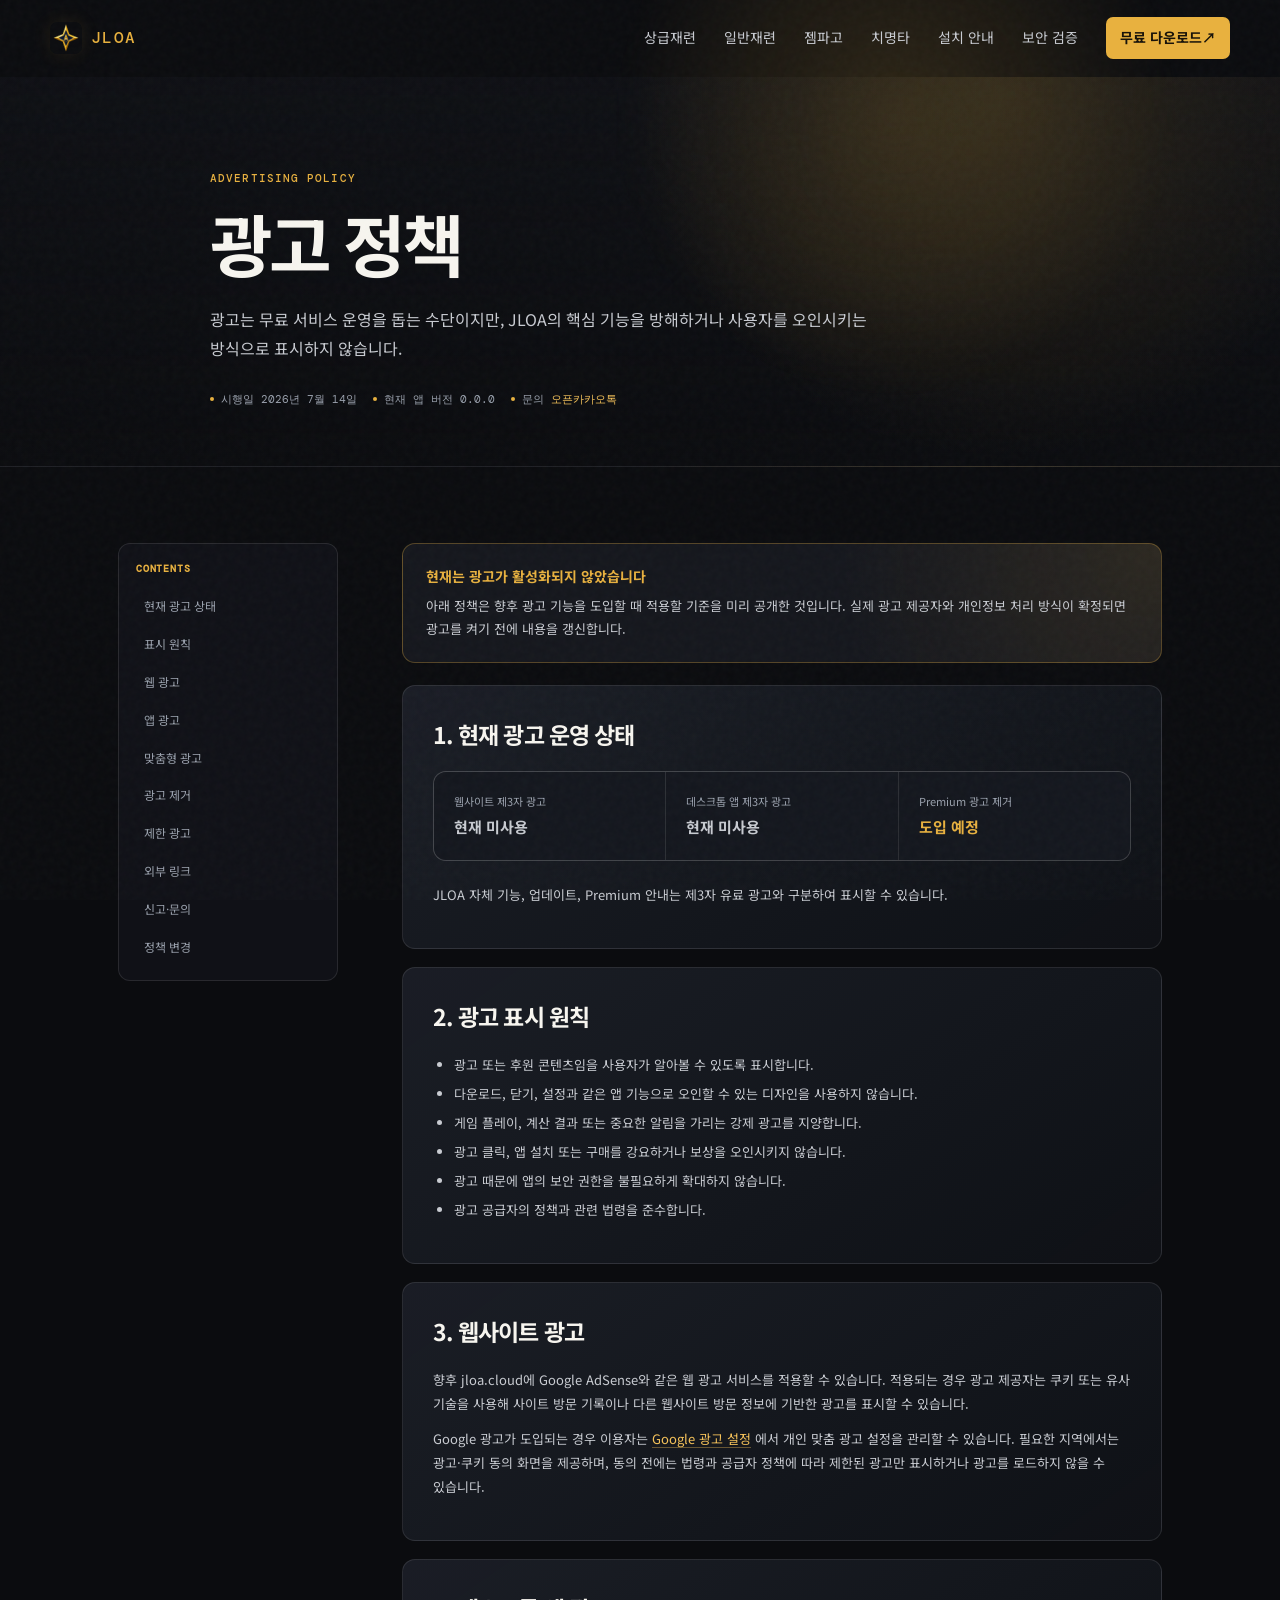
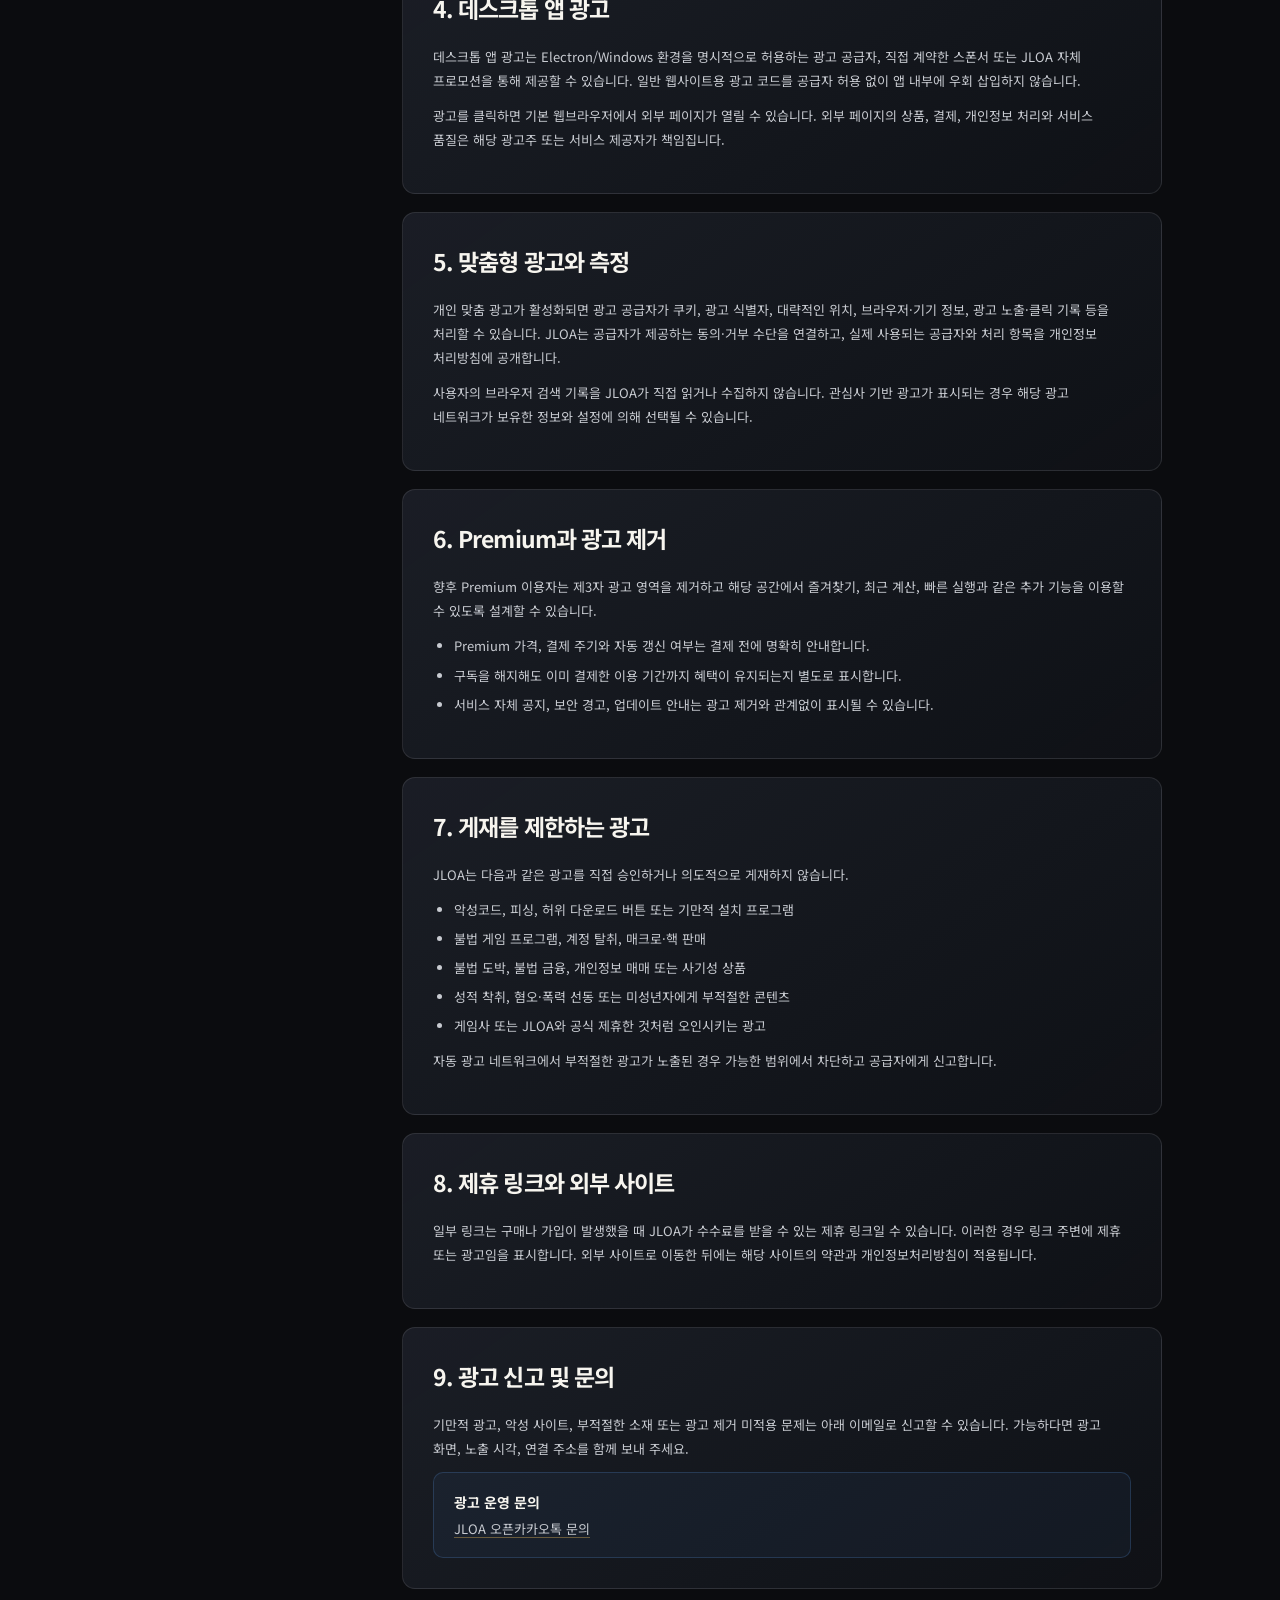
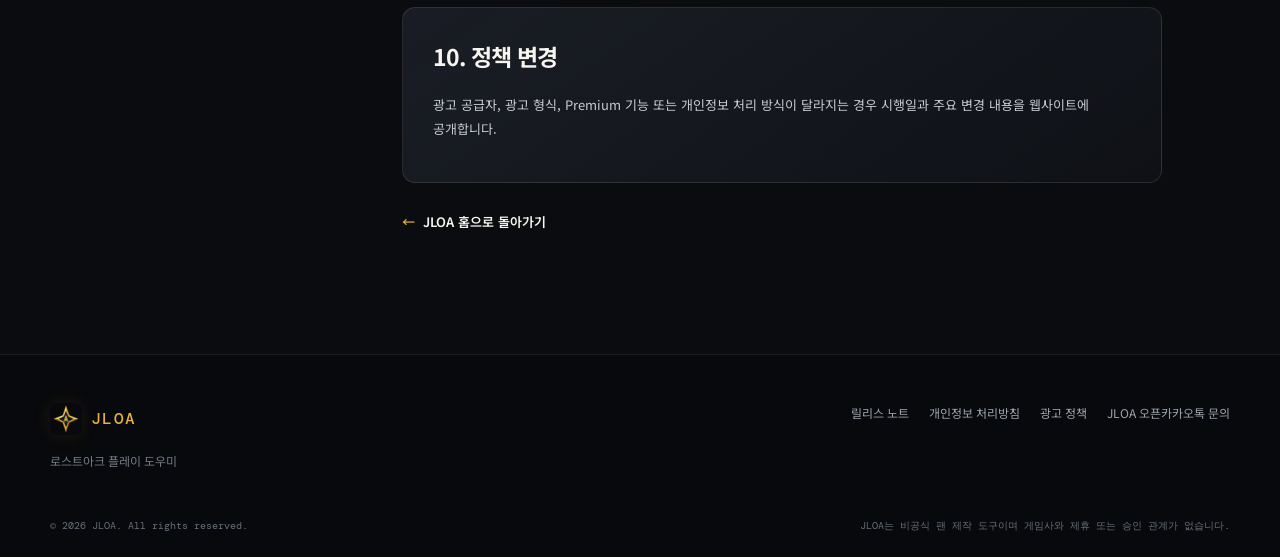
==== commit 4bed6da5: "feat: 도구 4종 (상급재련·일반재련·젬파고·치명타) — 브라우저 Pyodide 계산기 - py/: 데스크탑 앱과 동일한 파이썬 계산 엔진 4종 + 데이터 사본   (jloa-" ====
--- a/ads-policy.html
+++ b/ads-policy.html
@@ -38,7 +38,10 @@
         </button>
 
         <nav id="site-nav" class="site-nav" aria-label="주요 메뉴" data-nav>
-          <a href="/#features">기능</a>
+          <a href="/refine-advanced.html">상급재련</a>
+          <a href="/refine-normal.html">일반재련</a>
+          <a href="/gem.html">젬파고</a>
+          <a href="/crit.html">치명타</a>
           <a href="/#install">설치 안내</a>
           <a href="/#security">보안 검증</a>
           <a class="nav-download" href="/#download" data-download-link>무료 다운로드 <span aria-hidden="true">↗</span></a>
--- a/styles.css
+++ b/styles.css
@@ -114,40 +114,3 @@
   .container { width: min(100% - 36px, 1180px); }.section { padding: 82px 0; }.header-inner { min-height: 64px; }.menu-toggle { position: relative; z-index: 2; display: grid; gap: 5px; width: 40px; place-items: center; }.menu-toggle span:not(.sr-only) { display: block; width: 20px; height: 1px; background: var(--ink); transition: transform .2s ease; }.menu-toggle[aria-expanded="true"] span:nth-child(2) { transform: translateY(3px) rotate(45deg); }.menu-toggle[aria-expanded="true"] span:nth-child(3) { transform: translateY(-3px) rotate(-45deg); }.site-nav { position: absolute; top: 64px; right: 18px; left: 18px; display: grid; gap: 0; padding: 9px; border: 1px solid var(--border); border-radius: 10px; background: #171a20; box-shadow: var(--shadow); opacity: 0; pointer-events: none; transform: translateY(-8px); transition: opacity .2s ease, transform .2s ease; }.site-nav.is-open { opacity: 1; pointer-events: auto; transform: translateY(0); }.site-nav > a:not(.nav-download) { padding: 12px; }.nav-download { margin-top: 5px; text-align: center; }.hero { padding-top: 58px; }.hero h1 { font-size: clamp(36px, 11vw, 51px); }.hero-description { font-size: 15px; }.hero-visual { min-height: 340px; }.interface-window { top: 14px; }.window-body { min-height: 252px; }.window-topbar { height: 37px; padding: 0 11px; }.preview-sidebar { flex-basis: 78px; gap: 4px; padding: 11px 6px; }.preview-sidebar b { padding: 4px; font-size: 7px; }.preview-sidebar b.active::before { left: -6px; }.side-label { margin: 0 4px; font-size: 6px; }.side-label.second { margin-top: 2px; }.game-online { right: 6px; bottom: 8px; left: 6px; padding: 4px 1px; font-size: 6px; }.preview-content { padding: 15px; }.preview-heading strong { font-size: 12px; }.preview-heading span,.status-chip { font-size: 7px; }.preview-stats { gap: 5px; margin-top: 10px; }.preview-stats div { padding: 6px; }.preview-stats span { font-size: 6px; }.preview-stats strong { font-size: 10px; }.preview-card { margin-top: 8px; padding: 8px; }.card-title span { font-size: 8px; }.card-title small,.progress-row,.card-footer { font-size: 6px; }.progress-row { margin-top: 7px; }.card-footer { margin-top: 7px; }.card-footer button { padding: 3px 5px; font-size: 6px; }.preview-list { gap: 3px; margin-top: 7px; }.preview-list div { gap: 5px; font-size: 6px; }.list-icon { width: 5px; height: 5px; }.floating-note { padding: 7px 8px; font-size: 8px; }.note--one { top: -8px; left: -5px; }.note--two { right: -4px; bottom: 8px; }.orbit--one { top: 0; right: -45px; width: 375px; height: 375px; }.orbit--two { top: 38px; right: 20px; width: 285px; height: 285px; }.trust-row { display: grid; gap: 8px; justify-items: center; padding-top: 33px; }.trust-row i { display: none; }.feature-grid { grid-template-columns: 1fr; margin-top: 35px; }.feature-card--large { grid-column: auto; }.feature-card { min-height: 330px; }.workflow-list li { grid-template-columns: 42px 1fr; padding: 18px; }.install-panel { gap: 34px; padding: 32px 24px; }.faq-list summary { gap: 10px; font-size: 14px; }.final-cta { padding: 63px 18px; }.footer-inner,.footer-bottom { display: grid; gap: 24px; }.footer-links { justify-content: flex-start; gap: 12px 17px; }.footer-bottom { margin-top: 34px; }.final-cta-section { padding-bottom: 82px; }
 }
 @media (prefers-reduced-motion: reduce) { html { scroll-behavior: auto; }.reveal { opacity: 1; transform: none; transition: none; }.pulse-dot,.scan-lines::after { animation: none; } * { transition-duration: .01ms !important; animation-duration: .01ms !important; animation-iteration-count: 1 !important; } }
-
-/* Character search */
-.character-search-section { z-index: 2; padding-top: 72px; padding-bottom: 32px; }
-.character-search-panel { display: grid; grid-template-columns: .85fr 1.15fr; gap: 56px; padding: 46px; border: 1px solid rgba(232,177,63,.22); border-radius: 16px; background: linear-gradient(135deg, rgba(29,28,26,.96), rgba(17,20,27,.96)); box-shadow: var(--shadow); }
-.character-search-copy h2 { margin: 0; font-size: clamp(31px, 4vw, 49px); line-height: 1.2; letter-spacing: -.055em; }
-.character-search-copy h2 em { color: var(--gold); font-style: normal; }
-.character-search-copy > p:last-child { margin: 20px 0 0; color: var(--muted-strong); font-size: 14px; line-height: 1.8; word-break: keep-all; }
-.character-search-workspace { min-width: 0; }
-.character-search-form { display: grid; grid-template-columns: 1fr auto; gap: 10px; }
-.character-search-form input { min-width: 0; height: 50px; padding: 0 16px; border: 1px solid rgba(255,255,255,.14); border-radius: 9px; outline: none; color: var(--ink); background: #0f1117; }
-.character-search-form input:focus { border-color: rgba(232,177,63,.7); box-shadow: 0 0 0 3px rgba(232,177,63,.1); }
-.character-search-status { min-height: 24px; margin-top: 10px; color: var(--muted); font-size: 12px; }
-.character-result { margin-top: 16px; padding: 22px; border: 1px solid rgba(255,255,255,.1); border-radius: 12px; background: rgba(10,12,16,.58); }
-.character-result-head { display: flex; align-items: flex-start; justify-content: space-between; gap: 18px; }
-.character-result-head span { color: var(--gold); font-size: 11px; }
-.character-result-head h3 { margin: 2px 0 0; font-size: 25px; letter-spacing: -.04em; }
-.character-result-head p { margin: 1px 0 0; color: var(--muted); font-size: 13px; }
-.character-refresh { padding: 8px 11px; border: 1px solid rgba(232,177,63,.35); border-radius: 7px; color: var(--gold-bright); background: rgba(232,177,63,.06); cursor: pointer; }
-.character-refresh:disabled { opacity: .45; cursor: wait; }
-.character-stat-grid { display: grid; grid-template-columns: repeat(4, 1fr); gap: 8px; margin: 20px 0 0; }
-.character-stat-grid div { min-width: 0; padding: 11px; border: 1px solid rgba(255,255,255,.07); border-radius: 8px; background: rgba(255,255,255,.025); }
-.character-stat-grid dt { color: var(--muted); font-size: 10px; }
-.character-stat-grid dd { overflow: hidden; margin: 3px 0 0; font-size: 14px; font-weight: 700; text-overflow: ellipsis; white-space: nowrap; }
-.character-cache-meta { margin: 13px 0 0; color: #7f8794; font-size: 10px; }
-
-@media (max-width: 900px) {
-  .character-search-panel { grid-template-columns: 1fr; gap: 40px; }
-}
-
-@media (max-width: 660px) {
-  .character-search-section { padding-top: 38px; }
-  .character-search-panel { gap: 30px; padding: 28px 20px; }
-  .character-search-form { grid-template-columns: 1fr; }
-  .character-stat-grid { grid-template-columns: 1fr 1fr; }
-  .character-result-head { display: grid; }
-  .character-refresh { justify-self: start; }
-}
